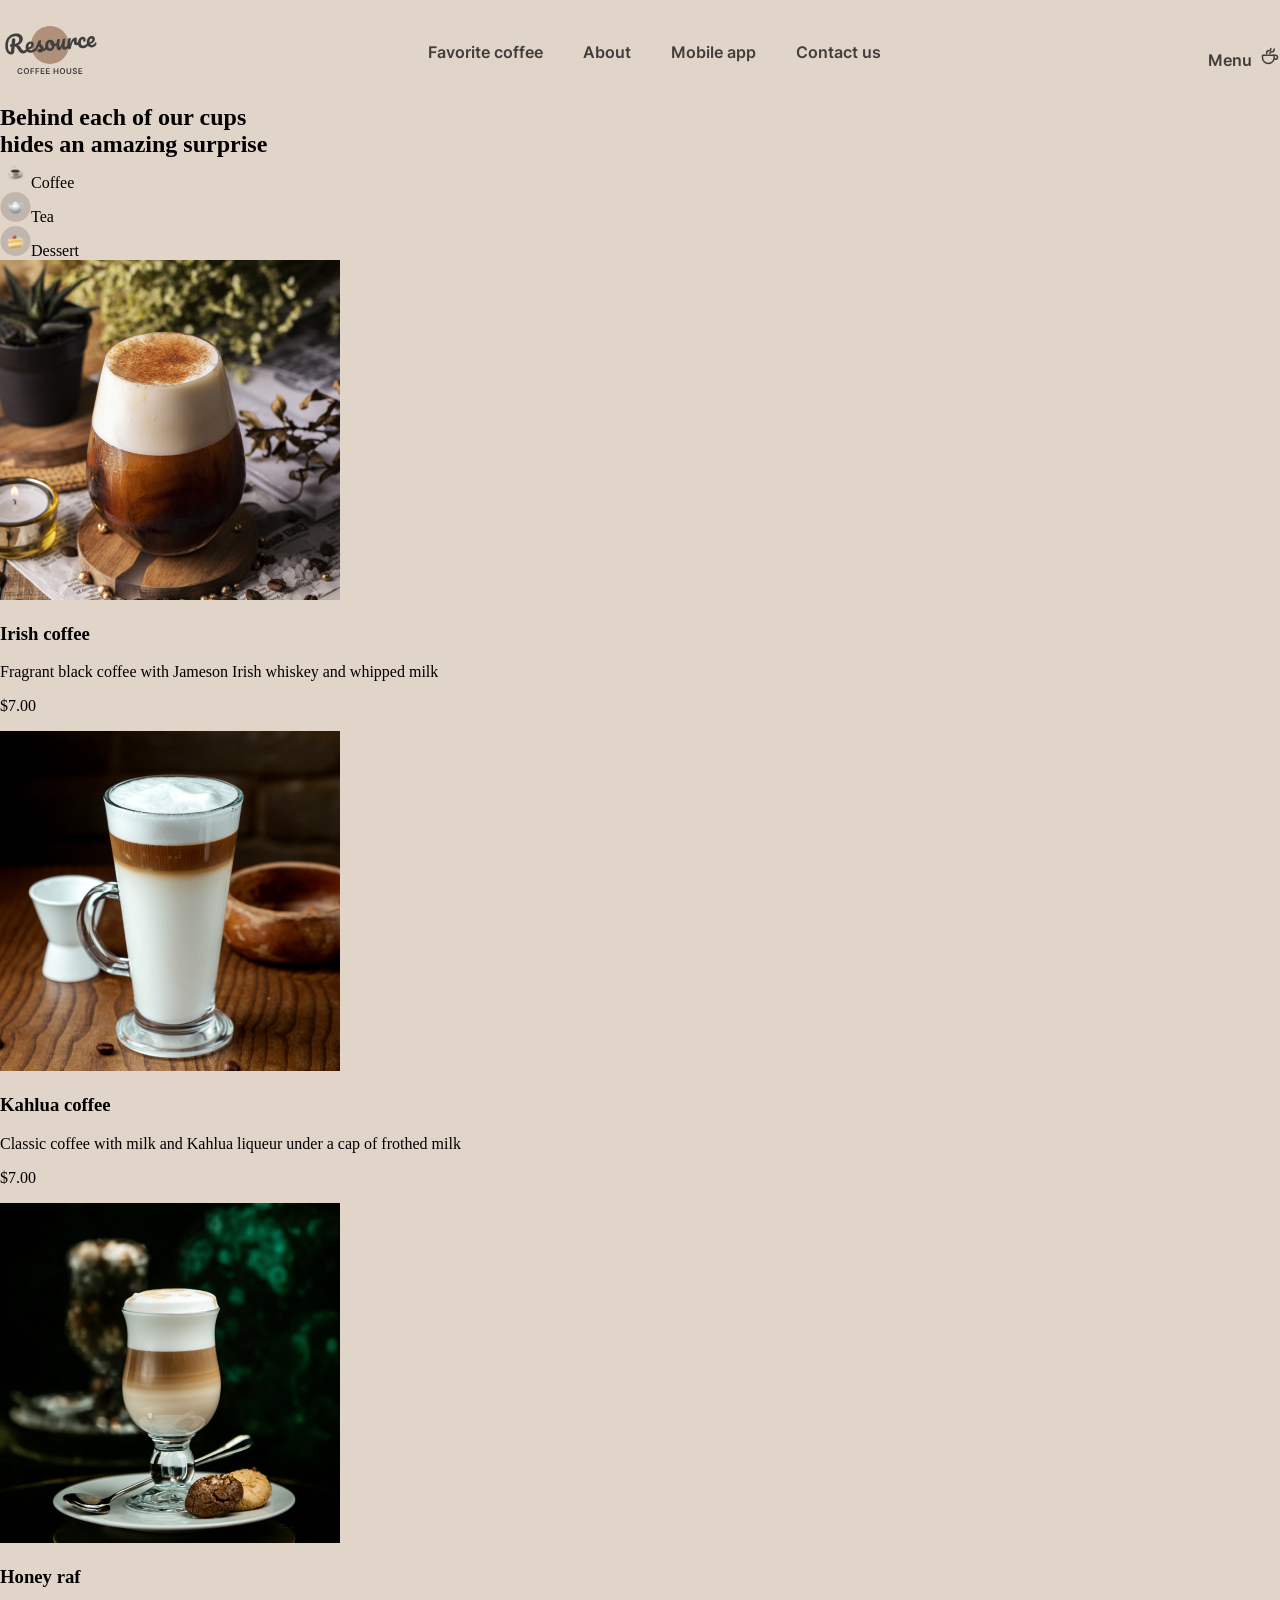
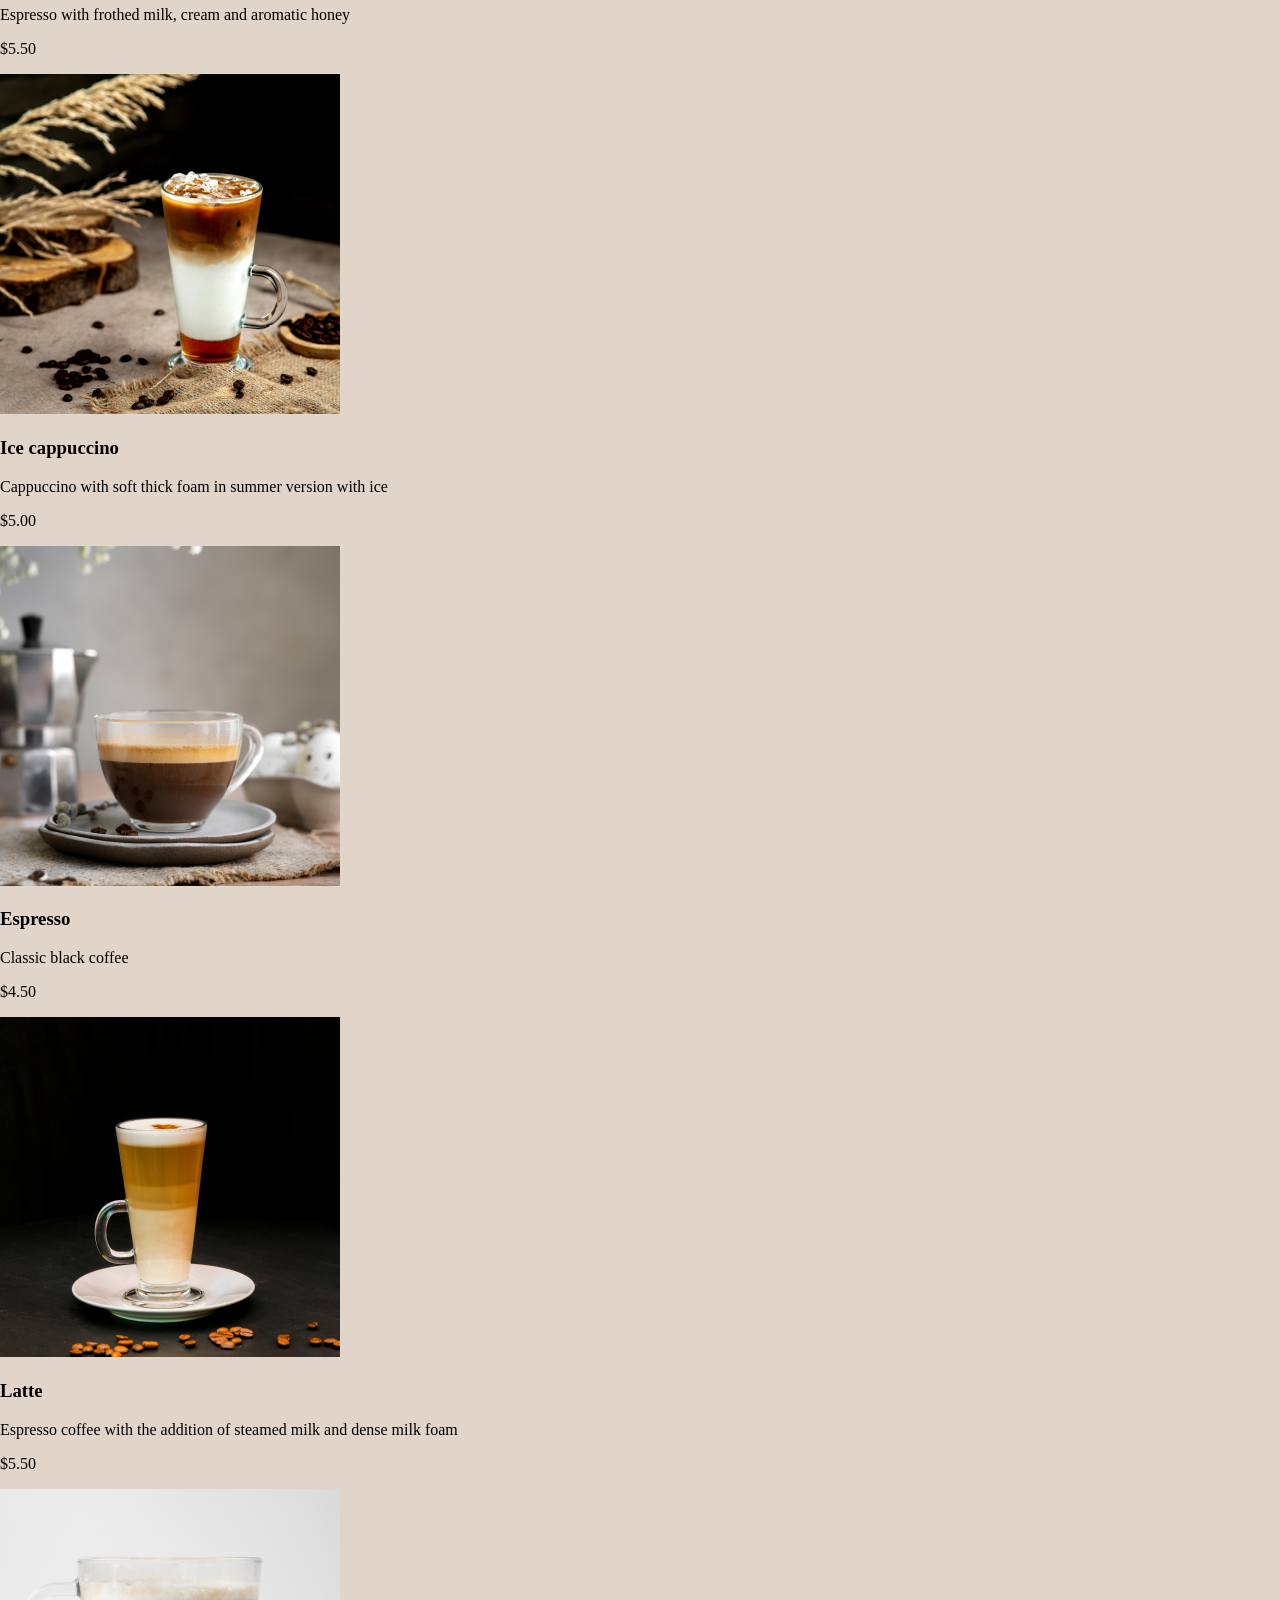
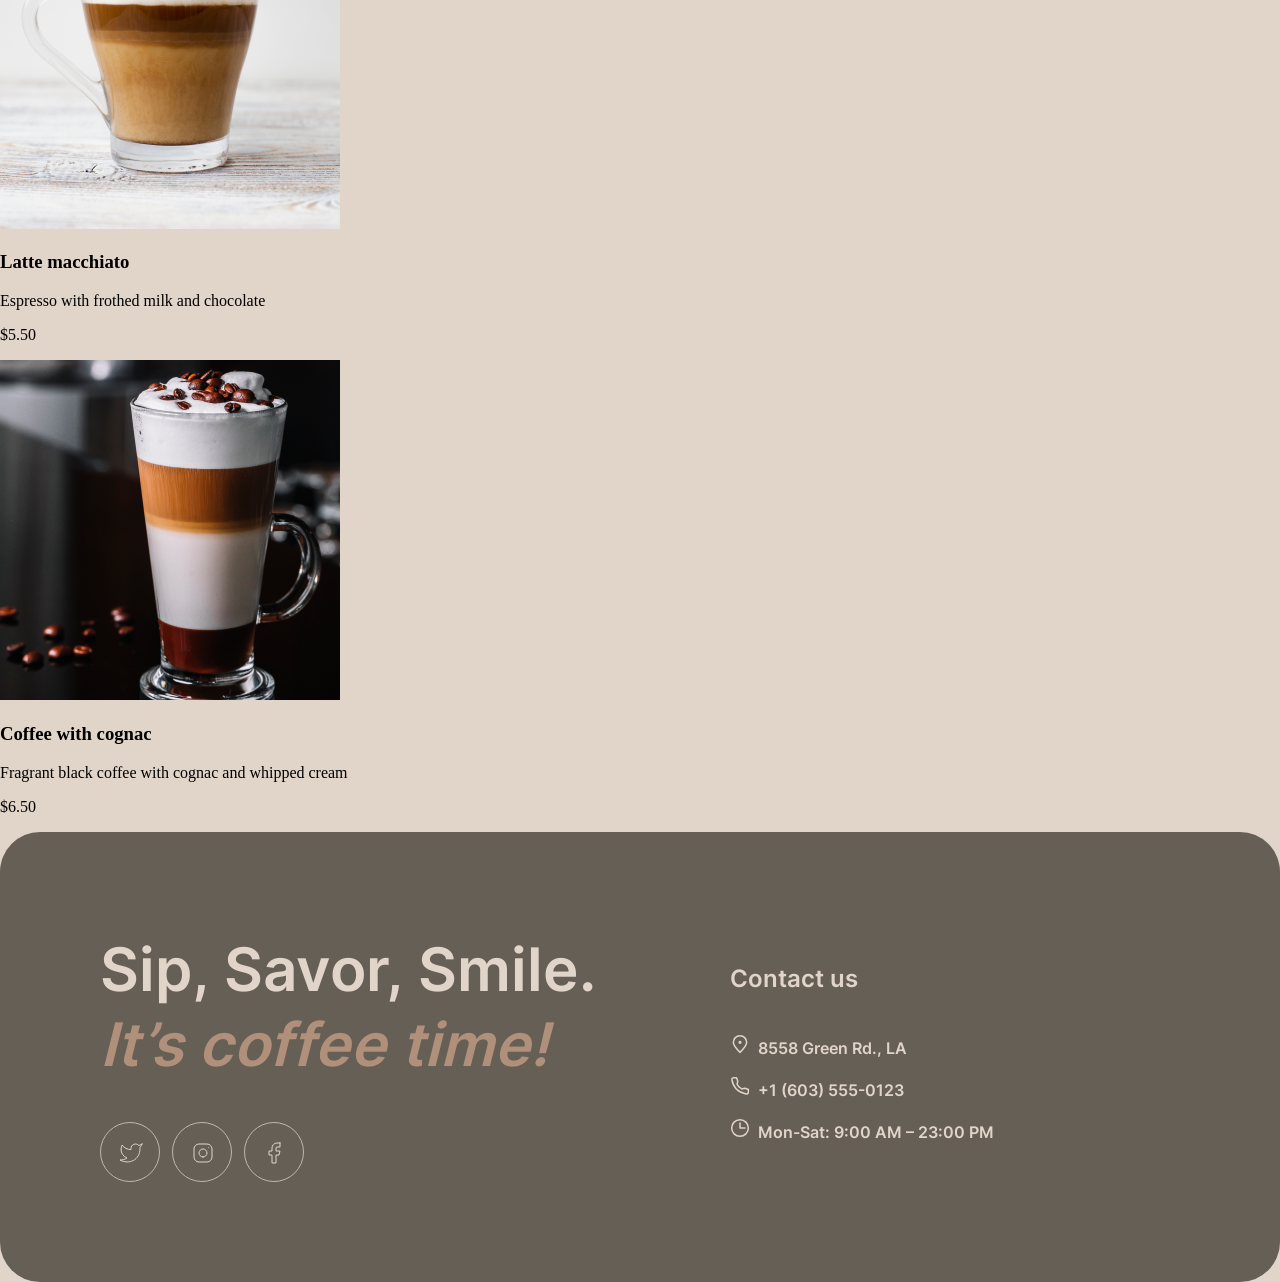
==== menu-page/index.html @ e4a7789c "feat: add card coffee" ====
<!DOCTYPE html>
<html lang="en">
<head>
    <meta charset="UTF-8">
    <meta name="viewport" content="width=device-width, initial-scale=1.0">
    <title>Menu</title>
    <link rel="stylesheet" href="../style.css">
</head>
<body>
    <div class="wrapper">
        <header class="header">
            <div class="container">
                <div class="header__content">
                    <a href="../index.html" class="header__logo-link">
                        <img src="../img/logo.svg" alt="logo" class="logo">
                    </a>
                    <nav class="header__nav">
                        <ul class="header__nav-list">
                            <li class="header__item"><a href="../index.html#favorite-coffee" class="header__link">Favorite coffee</a></li>
                            <li class="header__item"><a href="../index.html#about" class="header__link">About</a></li>
                            <li class="header__item"><a href="../index.html#mobile-app" class="header__link">Mobile app</a></li>
                            <li class="header__item"><a href="#footer" class="header__link">Contact us</a></li>
                        </ul>
                    </nav>
                    <div class="menu"><a href="#" class="menu-link">Menu</a><img src="../img/coffee-cup.svg" alt="cup"></div>
                    <div class="burger" id="burger-two">
                        <div class="burger__line"></div>
                        <div class="burger__line"></div>
                    </div>
                </div>
            </div>
        </header>
        <section class="menu-section">
            <div class="container">
                <h1 class="menu-section__h1">Behind each of our cups<br> hides an <span>amazing surprise</span></h1>
                <div class="menu-section__buttons">
                    <div id="first"><img src="../img/iconnnnn.svg" alt="img"><span id="active">Coffee</span></div>
                    <div id="button-tea"><img src="../img/iconn.svg" alt="img"><span id="active-tea">Tea</span></div>
                    <div id="button-dessert"><img src="../img/iconnn.svg" alt="img"><span id="active-dessert">Dessert</span></div>
                </div>
                <div class="menu-section__coffee">
                    <div class="menu-section__card">
                        <div class="card__img">
                            <img src="../img/coffeeimg1.png" alt="img">
                        </div>
                        <div>
                            <h3 class="card__h3">Irish coffee</h3>
                            <p class="text">Fragrant black coffee with Jameson Irish whiskey and whipped milk</p>
                            <p class="price">$7.00</p>
                        </div>
                    </div>
                    <div class="menu-section__card">
                        <div class="card__img">
                            <img src="../img/coffee-2.png" alt="img">
                        </div>
                        <div>
                            <h3 class="card__h3">Kahlua coffee</h3>
                            <p class="text">Classic coffee with milk and Kahlua liqueur under a cap of frothed milk</p>
                            <p class="price">$7.00</p>
                        </div>
                    </div>
                    <div class="menu-section__card">
                        <div class="card__img">
                            <img src="../img/coffee-3.png" alt="img">
                        </div>
                        <div>
                            <h3 class="card__h3">Honey raf</h3>
                            <p class="text">Espresso with frothed milk, cream and aromatic honey</p>
                            <p class="price">$5.50</p>
                        </div>
                    </div>
                    <div class="menu-section__card">
                        <div class="card__img">
                            <img src="../img/coffee-4.png" alt="img">
                        </div>
                        <div>
                            <h3 class="card__h3">Ice cappuccino</h3>
                            <p class="text">Cappuccino with soft thick foam in summer version with ice</p>
                            <p class="price">$5.00</p>
                        </div>
                    </div>
                    <div class="card menu-section__card">
                        <div class="card__img">
                            <img src="../img/coffee-5.png" alt="img">
                        </div>
                        <div>
                            <h3 class="card__h3">Espresso</h3>
                            <p class="text">Classic black coffee</p>
                            <p class="price">$4.50</p>
                        </div>
                    </div>
                    <div class="card menu-section__card">
                        <div class="card__img">
                            <img src="../img/coffee-6.png" alt="img">
                        </div>
                        <div>
                            <h3 class="card__h3">Latte</h3>
                            <p class="text">Espresso coffee with the addition of steamed milk and dense milk foam</p>
                            <p class="price">$5.50</p>
                        </div>
                    </div>
                    <div class="card menu-section__card">
                        <div class="card__img">
                            <img src="../img/coffee-7.png" alt="img">
                        </div>
                        <div>
                            <h3 class="card__h3">Latte macchiato</h3>
                            <p class="text">Espresso with frothed milk and chocolate</p>
                            <p class="price">$5.50</p>
                        </div>
                    </div>
                    <div class="card menu-section__card">
                        <div class="card__img">
                            <img src="../img/coffee-8.png" alt="img">
                        </div>
                        <div>
                            <h3 class="card__h3">Coffee with cognac</h3>
                            <p class="text">Fragrant black coffee with cognac and whipped cream</p>
                            <p class="price">$6.50</p>
                        </div>
                    </div>
                </div>
            </div>
        </section>
        <footer class="footer" id="footer">
            <div class="container">
                <div class="footer__container">
                    <div class="footer__content">
                        <h2>Sip, Savor, Smile. <span>It’s coffee time!</span></h2>
                        <div class="social">
                            <div class="social__button">
                                <img src="../img/twitter.svg" alt="img">
                            </div>
                            <div class="social__button">
                                <img src="../img/instagram.svg" alt="img">
                            </div>
                            <div class="social__button">
                                <img src="../img/facebook.svg" alt="img">
                            </div>
                        </div>
                    </div>
                    <div class="contant-us">
                        <h3>Contact us</h3>
                        <p><img src="../img/pin-alt.svg" alt="img">8558 Green Rd.,  LA</p>
                        <p><img src="../img/phone.svg" alt="img">+1 (603) 555-0123</p>
                        <p><img src="../img/clock.svg" alt="img">Mon-Sat: 9:00 AM – 23:00 PM</p>
                    </div>
                </div>
            </div>
        </footer>
    </div>
</body>
</html>
---- style.css ----
/* inter-regular - latin */
@font-face {
    font-display: swap; /* Check https://developer.mozilla.org/en-US/docs/Web/CSS/@font-face/font-display for other options. */
    font-family: 'Inter';
    font-style: normal;
    font-weight: 400;
    src: url('./fonts/inter-v13-latin-regular.woff2') format('woff2'); /* Chrome 36+, Opera 23+, Firefox 39+, Safari 12+, iOS 10+ */
  }
  /* inter-600 - latin */
  @font-face {
    font-display: swap; /* Check https://developer.mozilla.org/en-US/docs/Web/CSS/@font-face/font-display for other options. */
    font-family: 'Inter';
    font-style: normal;
    font-weight: 600;
    src: url('./fonts/inter-v13-latin-600.woff2') format('woff2'); /* Chrome 36+, Opera 23+, Firefox 39+, Safari 12+, iOS 10+ */
  }
  /* inter-tight-600italic - latin */
@font-face {
  font-display: swap; /* Check https://developer.mozilla.org/en-US/docs/Web/CSS/@font-face/font-display for other options. */
  font-family: 'Inter Tight';
  font-style: italic;
  font-weight: 600;
  src: url('./fonts/inter-tight-v7-latin-600italic.woff2') format('woff2'); /* Chrome 36+, Opera 23+, Firefox 39+, Safari 12+, iOS 10+ */
}
  html {
    box-sizing: border-box;
    scroll-behavior: smooth;
  }
  *, *::before, *::after {
    box-sizing: inherit;
  }
  body {
    background-color: #E1D4C9;
    margin: 0;
  }
  .header {
    margin: 20px 0px;
  }
  .container {
    max-width: 1360px;
    margin: 0 auto;
  }
  .header__content {
    display: flex;
    justify-content: space-between;
    align-items: center;
  }
  .burger {
  display: none;
  width: 44px;
  height: 44px;
  border-radius: 100px;
  border: 1px solid #665F55;
  padding-top: 8px;
  padding-left: 3px;
}
.burger__line {
  width: 16px;
  height: 1.5px;
  background-color:  #403F3D;
  margin: 8px;
}
   .header__nav-list {
    display: flex;
  }
  .header__item {
    list-style-type: none;
  }
  .header__item:last-child {
    margin-right: 0px;
  }
  .header__link {
    text-decoration: none;
    margin-right: 40px;
    color: #403F3D;
    font-family: 'Inter';
    font-size: 16px;
    font-style: normal;
    font-weight: 600;
    line-height: 150%; /* 24px */
  }
  .menu-link {
    text-decoration: none;
    color: #403F3D;
    font-family: 'Inter';
    font-size: 16px;
    font-style: normal;
    font-weight: 600;
    line-height: 150%; /* 24px */
    margin-right: 8px;
  }
  .menu {
    padding-top: 14px;
  }
  .menu a {
    margin-top: 3px;
  }
  .hero__content {
    max-width: 530px;
  }
  .h1 {
    color: #E1D4C9;
    font-family: 'Inter';
    font-size: 72px;
    font-style: normal;
    font-weight: 600;
    line-height: 105%; 
  }
  .h1 span {
    color: #B0907A;
    font-family: 'Inter';
    font-size: 72px;
    font-style: italic;
    font-weight: 600;
    line-height: 105%; /* 75.6px */
  }
  .hero__img {
    background-image: url(./img/img-hero.jpg);
    border-radius: 40px;
    padding: 100px;
  }
  h1 {
    margin: 0;
  }
  .hero__text {
    margin: 40px 0px;
    color: #E1D4C9;
    font-family: 'Inter';
    font-size: 16px;
    font-style: normal;
    font-weight: 400;
    line-height: 150%; /* 24px */
  }
  .button {
    border-radius: 40px;
    width: 200px;
    padding: 20px 78px;
    background: #E1D4C9;
    border: none;
  }
  .button a {
    color: #403F3D;
    font-family: 'Inter';
    font-size: 16px;
    font-style: normal;
    font-weight: 600;
    line-height: 150%; /* 24px */
    text-decoration: none;
  }
  /*section favorite-coffee*/
  .favorite-coffee {
    padding-top: 100px;
  }
  .h2 {
    text-align: center;
    color:  #403F3D;
    font-family: 'Inter'; 
    font-size: 60px;
    font-style: normal;
    font-weight: 600;
    line-height: 125%; /* 75px */
    margin: 0;
  }
  .h2 span {
    font-style: italic;
    color: #B0907A;
  }
  .slider {
    display: flex;
    justify-content: space-between;
    padding-top: 40px;
  }
  .slider__button {
    border-radius: 100px;
    border: 1px solid #665F55;
    background-color: #E1D4C9;
    width: 60px;
    height: 60px;
    margin-top: 290px;
    margin-left: 3px;
    margin-right: 3px;
  }
  .slider__content {
    max-width: 480px;
  }
  .slider__tittle {
    color: #403F3D;
    font-family: 'Inter';
    font-size: 24px;
    font-style: normal;
    font-weight: 600;
    line-height: 125%; /* 30px */
    margin: 18px 0px 16px;
    text-align: center;
  }
  .slider__text {
    color: #403F3D;
    text-align: center;
    font-family: 'Inter';
    font-size: 16px;
    font-style: normal;
    font-weight: 400;
    line-height: 150%; /* 24px */
  }
  .slider__price {
    color: #403F3D;
    text-align: center;
    font-family: 'Inter' ;
    font-size: 24px;
    font-style: normal;
    font-weight: 600;
    line-height: 125%; /* 30px */
    margin: 0;
  }
  .controls {
    display: flex;
    justify-content: center;
    padding: 40px 0px;
    margin-left: 12px;
  }
  .controls div {
    width: 40px;
    height: 4px;
    border-radius: 100px;
    background: #C1B6AD;
    margin-right: 12px;
  }
  .controls div:first-child {
    background: #665F55;
  }
  /*section about*/
  .img-none {
    display: none;
  }
  .about h2 {
    color: #403F3D;
    font-family: Inter;
    font-size: 60px;
    font-style: normal;
    font-weight: 600;
    line-height: 125%; /* 75px */
    align-self: stretch;
    margin-top: 60px;
    margin-bottom: 40px;
  }
  .about span {
    color: #B0907A;
    font-style: italic;
  }
  .about__content {
    display: flex;
    justify-content: space-between;
  }
  .about__content div {
    display: flex;
    flex-wrap: wrap;
  }
  .about__image {
    
    margin-bottom: 40px;
  }
  .about__image img {
    border-radius: 20px;
  }
  .about__right {
    margin-left: 40px;
  }
  .about {
    margin-bottom: 60px;
  }

   /*mobile-app section*/
    .mobile-app {
      margin-bottom: 100px;
    }
  .mobile-app__content {
    display: flex;
    flex-wrap: wrap;
    justify-content: space-between;
  }
  .mobile-app__text {
    max-width: 630px;
    margin-top: 144px;
  }
  .mobile-app__text h2 {
    text-align: left;
    margin: 0px;
  }
  .mobile-app__p {
    color: #403F3D;
    font-family: 'Inter';
    font-size: 16px;
    font-style: normal;
    font-weight: 400;
    line-height: 150%; /* 24px */
    margin: 40px 0px;
  }
  .mobile-app__button {
    display: flex;
    width: 200px;
    height: 64px;
    padding: 10px 20px;
    border-radius: 100px;
    border: 1px solid #665F55;
    background-color: #E1D4C9;
    margin-right: 20px;
  }
  .mobile-app__container {
    display: flex;
  }
  .mobile-app__button span {
color: #403F3D;
font-family: 'Inter';
font-size: 10px;
font-style: normal;
font-weight: 600;
line-height: 140%; /* 14px */
  }
  .mobile-app__button p{
    margin: 0px 0px 10px 8px;
    color: #403F3D;
font-family: 'Inter';
font-size: 16px;
font-style: normal;
font-weight: 600;
line-height: 150%; /* 14px */
  }
  /*footer*/
  .footer__content {
    max-width: 530px;
    margin-right: 100px;
  }
  .footer__container {
    display: flex;
    flex-wrap: wrap;
    background-color: #665F55;
    border-radius: 40px;
    padding: 100px;
  } 
    .footer__content h2 {
    margin: 0px 0px 40px;
    color: #E1D4C9;
    font-family: 'Inter';
    font-size: 60px;
    font-style: normal;
    font-weight: 600;
    line-height: 125%; /* 75px */
  }
  .footer__content span {
    font-style: italic;
    color: #B0907A;
  }
  .social {
    display: flex;
  }
  .social__button {
    width: 60px;
    height: 60px;
    border-radius: 100px;
    border: 1px solid #C1B6AD;
    margin-right: 12px;
    padding: 18px;
  }
  .contant-us h3 {
    color: #E1D4C9;
    font-family: 'Inter';
    font-size: 24px;
    font-style: normal;
    font-weight: 600;
    line-height: 125%; /* 30px */
    margin-top: 32px;
    margin-bottom: 40px;
  }
  .contant-us p {
    color:  #E1D4C9;
font-family: 'Inter';
font-size: 16px;
font-style: normal;
font-weight: 600;
line-height: 150%; /* 24px */
}
.contant-us img {
  margin-right: 8px;
}
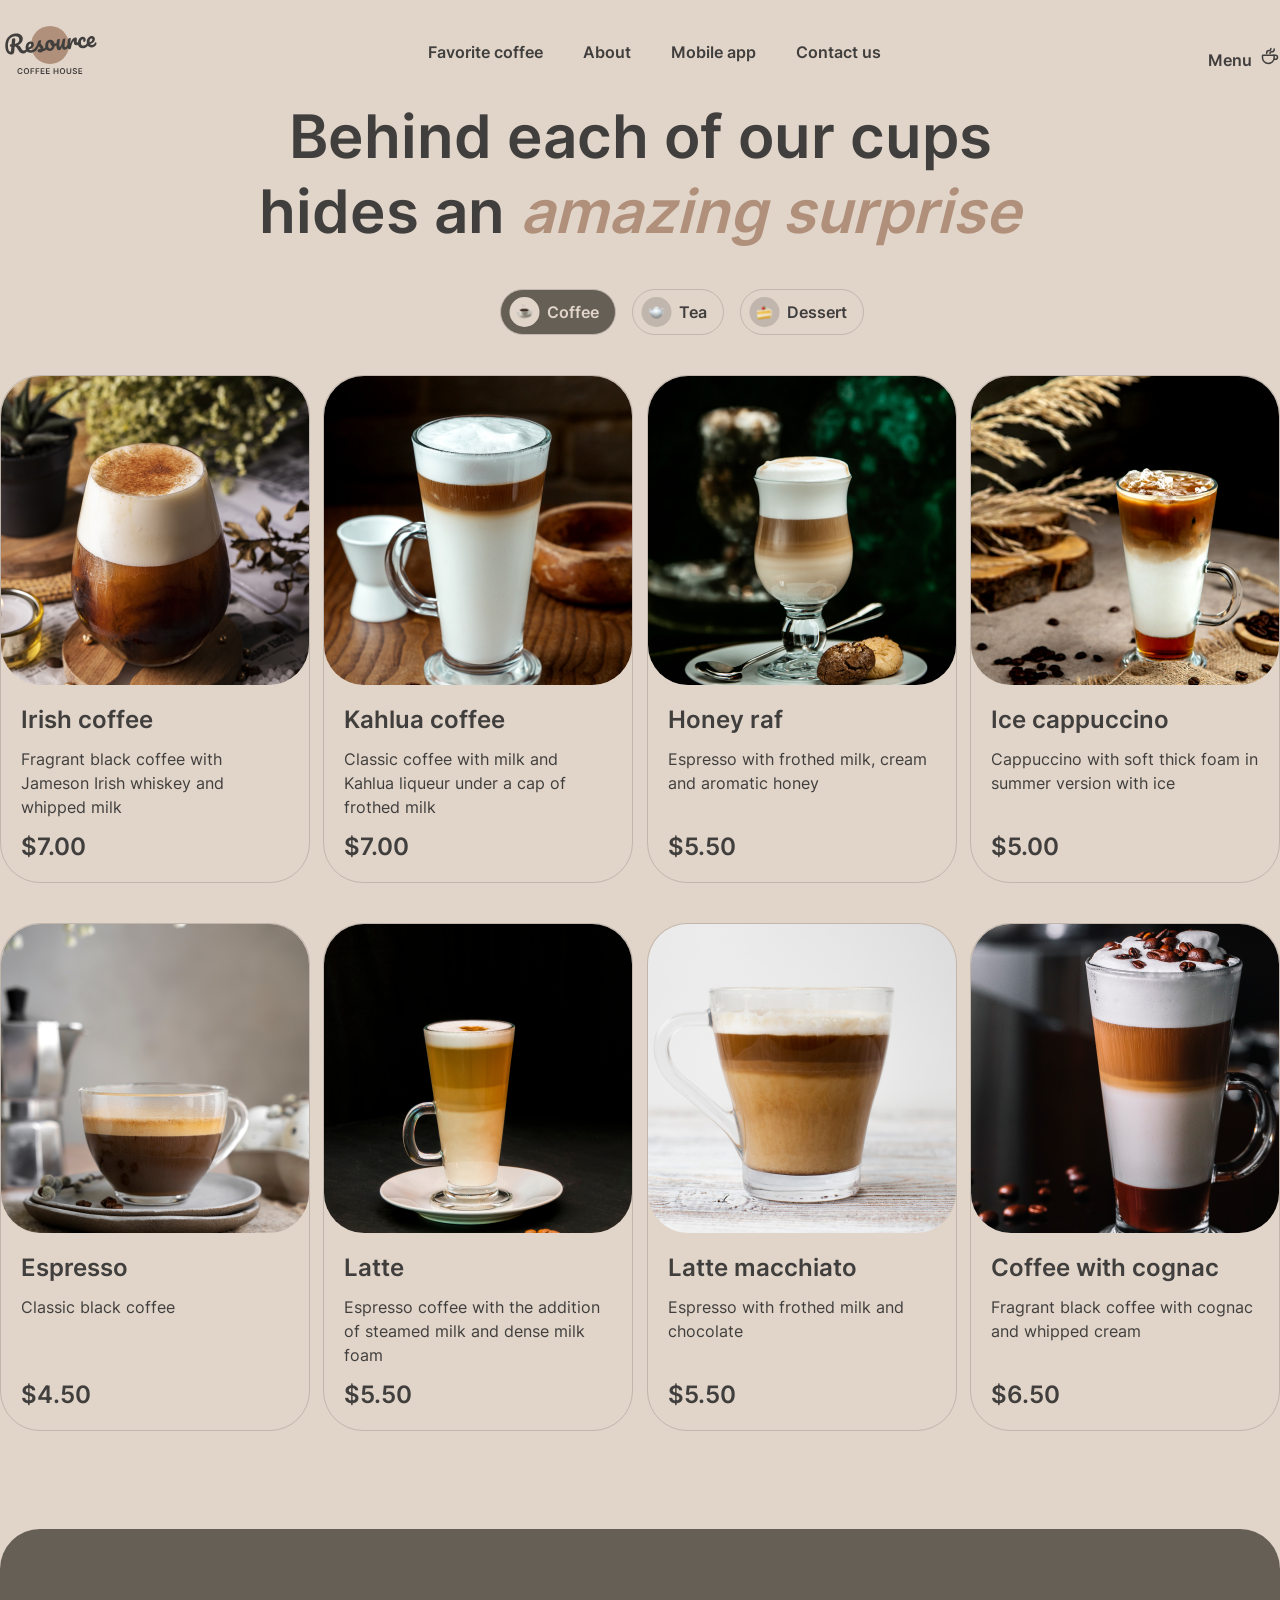
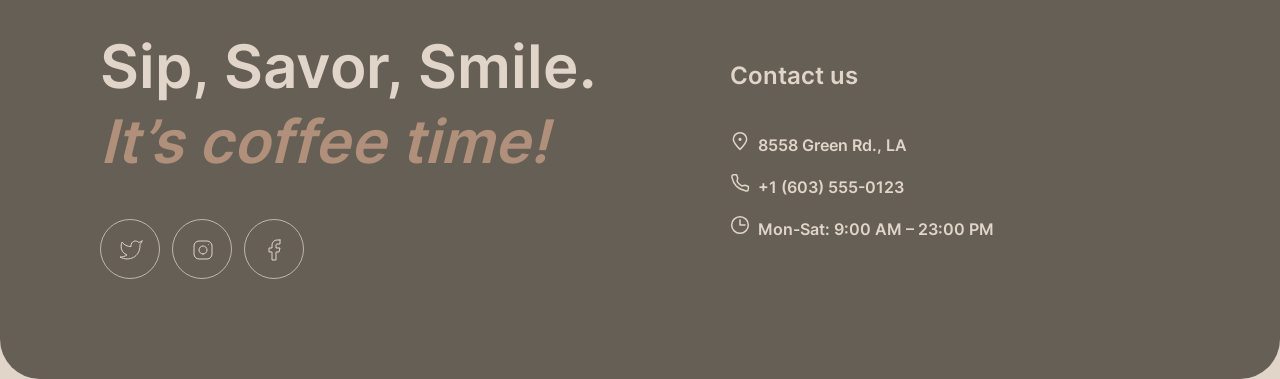
==== commit d8da3fb5: "feat: add favicon" ====
--- a/menu-page/index.html
+++ b/menu-page/index.html
@@ -4,6 +4,7 @@
     <meta charset="UTF-8">
     <meta name="viewport" content="width=device-width, initial-scale=1.0">
     <title>Menu</title>
+    <link type="image/x-icon" href="../img/2203282.png" rel="shortcut icon">
     <link rel="stylesheet" href="../style.css">
 </head>
 <body>
--- a/style.css
+++ b/style.css
@@ -382,3 +382,112 @@
 .contant-us img {
   margin-right: 8px;
 }
+/*menu__page menu*/
+.menu-section__h1 {
+color: #403F3D;
+font-family: 'Inter';
+font-size: 60px;
+font-style: normal;
+font-weight: 600;
+line-height: 125%; /* 75px */
+text-align: center;
+margin-top: -5px;
+}
+.menu-section__h1 span {
+color: #B0907A;
+font-family: 'Inter';
+font-size: 60px;
+font-style: italic;
+font-weight: 600;
+line-height: 125%;
+}
+.menu-section__buttons {
+  max-width: 361px;
+  display: flex;
+  justify-content: space-between;
+  margin: 40px 0px 40px 500px;
+}
+#first {
+  background-color: #665F55;
+}
+#active{
+  color: #E1D4C9;
+}
+.menu-section__buttons span {
+  color:  #403F3D;
+font-family: 'Inter';
+font-size: 16px;
+font-style: normal;
+font-weight: 600;
+line-height: 150%; /* 24px */
+margin-left: 7px;
+}
+.menu-section__buttons div {
+padding: 8px 16px 8px 8px;
+display: flex;
+justify-content: center;
+align-items: center;
+border-radius: 100px;
+border: 1px solid #C1B6AD;
+margin-right: 16px;
+height: 46px;
+}
+.menu-section__coffee {
+  display: flex;
+  flex-wrap: wrap;
+  justify-content: space-between;
+  margin-bottom: 58px;
+}
+.menu-section__card {
+  width: 310px;
+  border-radius: 40px;
+  border: 1px solid  #C1B6AD;
+  margin-bottom: 40px;
+}
+.card__img {
+ max-width: 309px;
+ max-height: 309px;
+ border-radius: 40px;
+ overflow: hidden;
+ display: flex;
+ align-items: center;
+ justify-content: center;
+}
+.menu-section__card img {
+  transition: 2s;
+  transform: scale(1.0);
+}
+.menu-section__card img:hover {
+  transform: scale(0.93);
+}
+.menu-section__card div {
+  padding: 20px 20px 0px;
+}
+.card__h3 {
+  margin: 0px;
+  color:  #403F3D;
+  font-family: 'Inter';
+  font-size: 24px;
+  font-style: normal;
+  font-weight: 600;
+  line-height: 125%; /* 30px */
+}
+.text {
+  margin: 12px 0px 0px;
+  color: #403F3D;
+  font-family: 'Inter';
+  font-size: 16px;
+  font-style: normal;
+  font-weight: 400;
+  line-height: 150%; /* 24px */
+  height: 85px;
+}
+.price {
+  margin: 0px 0px 20px;
+  color: #403F3D;
+  font-family: 'Inter';
+  font-size: 24px;
+  font-style: normal;
+  font-weight: 600;
+  line-height: 125%; /* 30px */
+}
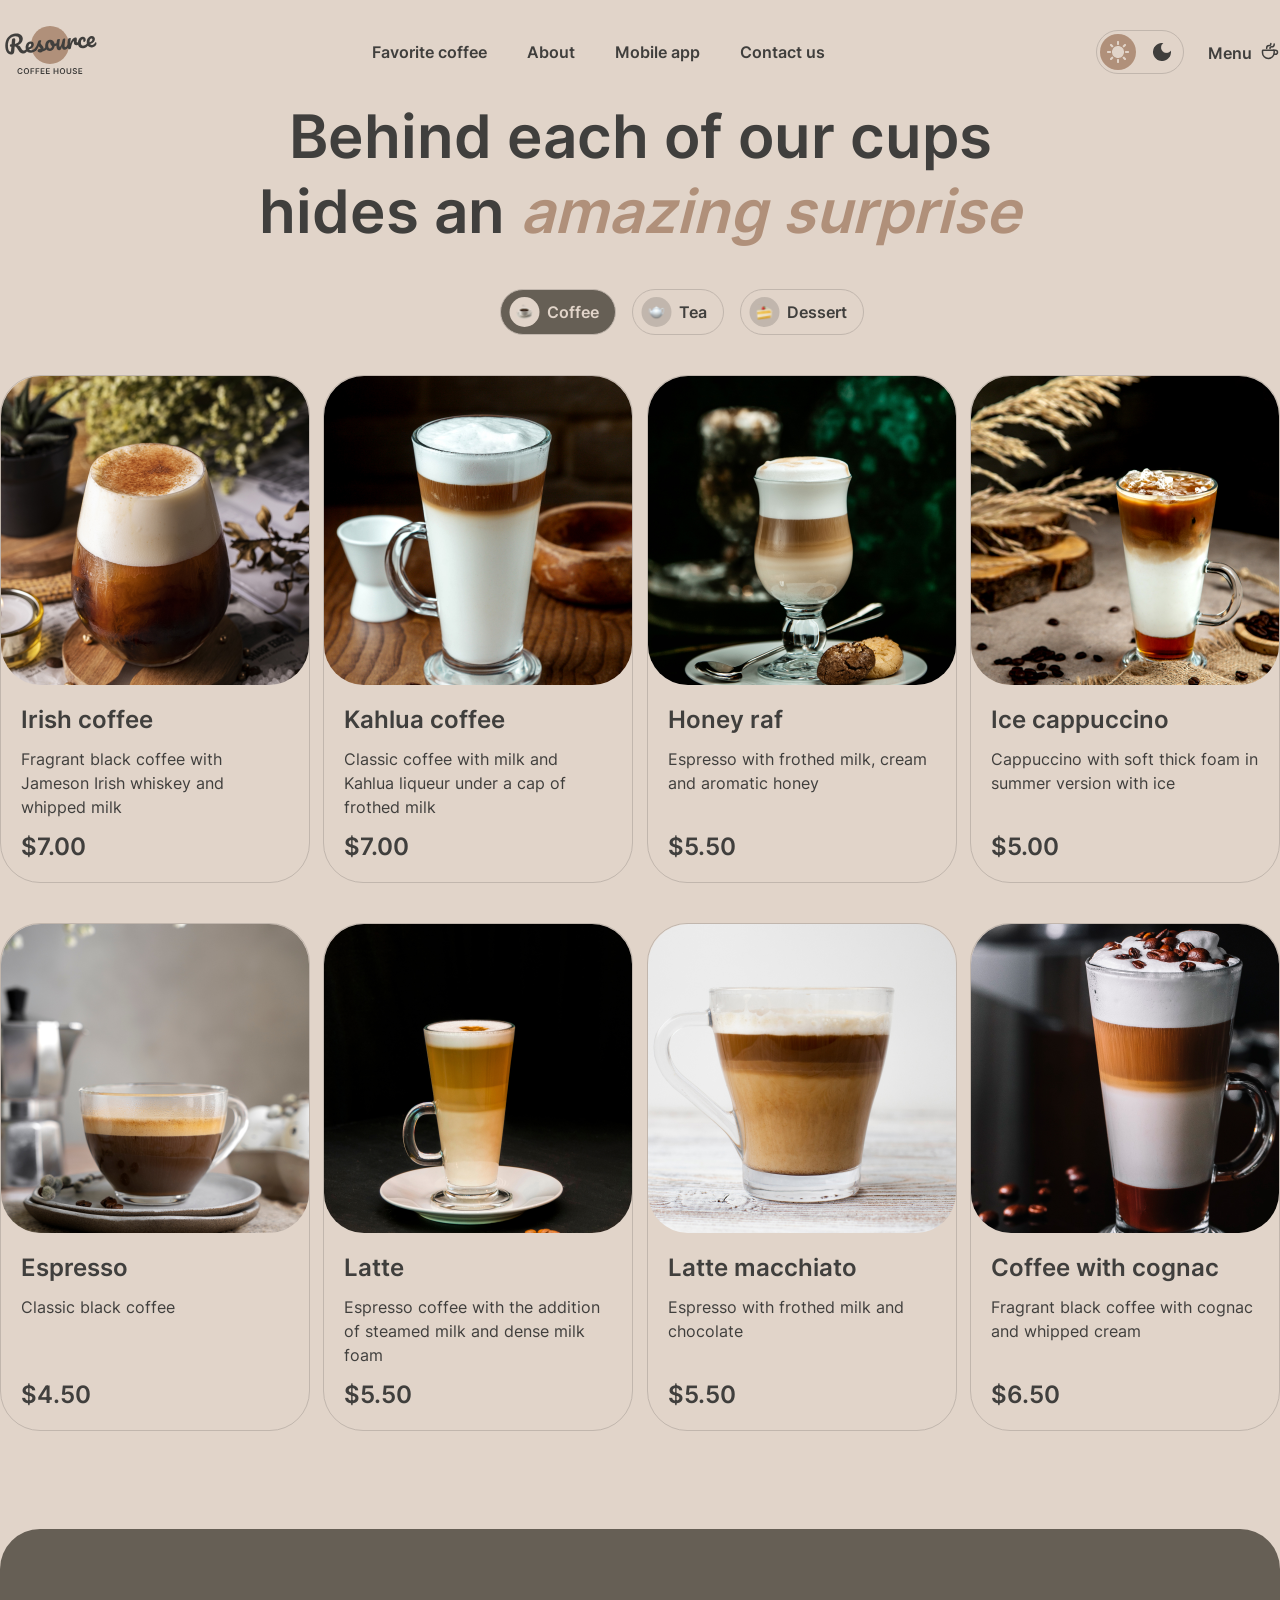
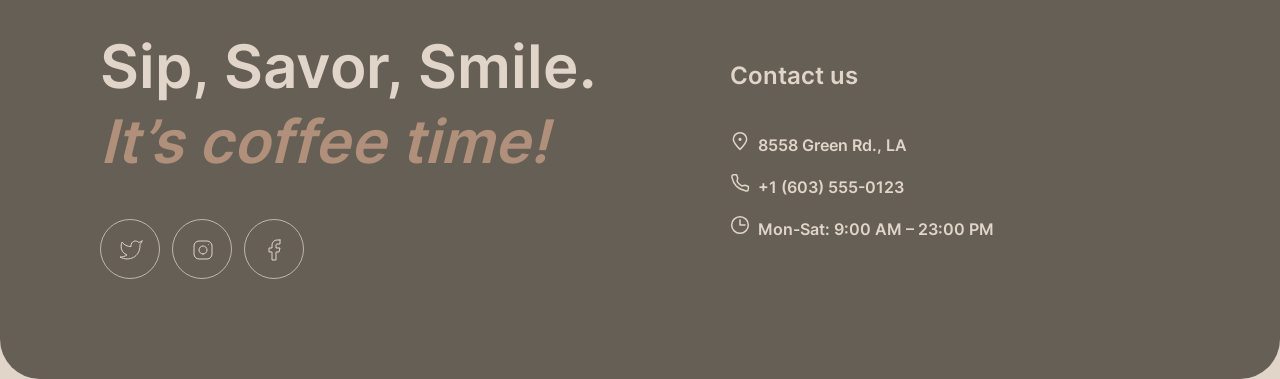
==== commit 430d8177: "feat: add theme" ====
--- a/menu-page/index.html
+++ b/menu-page/index.html
@@ -23,7 +23,13 @@
                             <li class="header__item"><a href="#footer" class="header__link">Contact us</a></li>
                         </ul>
                     </nav>
-                    <div class="menu"><a href="#" class="menu-link">Menu</a><img src="../img/coffee-cup.svg" alt="cup"></div>
+                    <div class="theme_container">
+                        <div class="theme">
+                            <div id="theme_first"><img src="../img/Sun.png" alt="img"></div>
+                            <div id="theme_second"></div>
+                        </div>
+                        <div class="menu"><a href="#" class="menu-link">Menu</a><img src="../img/coffee-cup.svg" alt="cup"></div>
+                    </div>
                     <div class="burger" id="burger-two">
                         <div class="burger__line"></div>
                         <div class="burger__line"></div>
--- a/style.css
+++ b/style.css
@@ -91,9 +91,50 @@
   }
   .menu {
     padding-top: 14px;
+    display: flex;
+    justify-content: center;
+    align-items: center;
+    padding-bottom: 16px;
   }
   .menu a {
-    margin-top: 3px;
+  margin-top: 3px;
+  }
+  .theme {
+    height: 44px;
+    width: 88px;
+    margin-right: 24px;
+    display: flex;
+    justify-content: space-between;
+    align-items: center;
+    border-radius: 100px;
+    border: 1px solid #C1B6AD;
+    padding: 3px;
+  }
+  #theme_second {
+      background-image: url(./img/Dark\ \(1\).png);
+      
+  }
+  #theme_second:hover {
+      background-image: url(./img/Dark.png);
+      
+  }
+  .theme div {
+    display: flex;
+  justify-content: center; /* Центрирование по горизонтали */
+  align-items: center;     
+    height: 36px;
+    width: 36px;
+    border-radius: 100px;
+  }
+  .theme_container {
+    width: 184px;
+    height: 44px;
+    display: flex;
+    justify-content: center;
+    align-items: center;
+  }
+  #theme_first {
+    background-color: #B0907A;
   }
   .hero__content {
     max-width: 530px;
@@ -490,4 +531,192 @@
   font-style: normal;
   font-weight: 600;
   line-height: 125%; /* 30px */
+}
+/*media screen*/
+/*tablet*/
+.wrapper {
+  overflow: hidden;
+  width: 100%;
+  position: relative;
+}
+@media screen and (max-width: 768px) {
+  body {
+    margin: 0;
+  }
+    .burger {
+    display: block;
+  }
+.header__nav {
+  display: none;
+}
+.menu {
+  display: none;
+}
+.container {
+  max-width: 768px;
+  padding: 0 40px;
+  }
+  .hero__img {
+    padding: 100px 60px;
+  }
+.about__content {
+  flex-wrap: wrap;
+}
+#image1 {
+  display: none;
+}
+#image2 {
+  display: none;
+}
+.about__right {
+  margin-left: 0px;
+}
+.about__image {
+  margin-bottom: 36px;
+}
+.about__image {
+  overflow: hidden;
+  display: flex;
+ align-items: center;
+ justify-content: center;
+}
+.about__content div {
+  display: block;
+}
+.about {
+  margin-bottom: 0px;
+}
+.mobile-app__text {
+  max-width: 688px;
+  margin-top: 60px;
+  margin-bottom: 100px;
+}
+.mobile {
+  max-width: 688px;
+  padding: 0 29px;
+}
+.mobile-app {
+  margin-bottom: 95px;
+}
+.footer__container {
+  padding: 100px 60px;
+ }
+ .footer__content {
+  width: 100%;
+  margin-right: 0px;
+  margin-bottom: 70px;
+}
+.footer__container {
+  padding-bottom: 90px;
+} 
+/*menu*/
+.menu-section {
+  padding-bottom: 100px;
+}
+.menu-section__buttons {
+  max-width: 361px;
+  display: flex;
+  justify-content: space-between;
+  margin: 40px auto;
+}
+.menu-section__h1 br {
+  display: none;
+}
+.card {
+  display: none;
+}
+.menu-section__coffee {
+  justify-content: space-between;
+  padding-left: 14px;
+  padding-right: 14px;margin-bottom: 0;
+}
+}
+
+/*media screen*/
+/*mobile*/
+
+@media screen and (max-width: 380px) {
+  body {
+    margin: 0;
+  }
+  .container {
+    max-width: 380px;
+    padding: 0 16px;
+    }
+  .burger {
+    display: block;
+  }
+  .header__content {
+    display: flex;
+  }
+  .h1 {
+    font-size: 42px;
+    line-height: 115%;
+  }
+  .h1 span {
+    font-size: 42px;
+    line-height: 115%;
+  }
+  .hero__img {
+    padding: 60px 16px;
+  }
+  .h2 {
+    font-size: 32px;
+  }
+  .about__image {
+    overflow: hidden;
+  }
+    .about h2 {
+    font-size: 32px;
+  }
+  .about span {
+    font-size: 32px;
+  }
+  .slider__content {
+    max-width: 348px;
+  }
+  .slider__content img {
+    max-width: 100%;
+  }
+  .slider {
+    display: flex;
+    justify-content: center;
+  }
+.slider__button {
+  display: none;
+}
+.about__image img{
+  max-width: 100%;
+}
+.mobile-app__container {
+  flex-wrap: wrap;
+}
+.mobile-app__text h2 {
+  font-size: 32px;
+}
+.mobile__img {
+  width: 348px;
+ height: 348px;
+}
+.footer__container {
+  padding: 60px 16px;
+ }
+.footer__content h2 {
+  font-size: 32px;
+}
+.contant-us h3 {
+  margin-top: 40px;
+}
+.menu-section__h1 {
+  font-size: 32px;
+}
+.menu-section__h1 span {
+  font-size: 32px;
+}
+}
+
+@media screen and (max-width: 1440px) {
+  .container {
+    max-width: 1360px;
+  }
 }
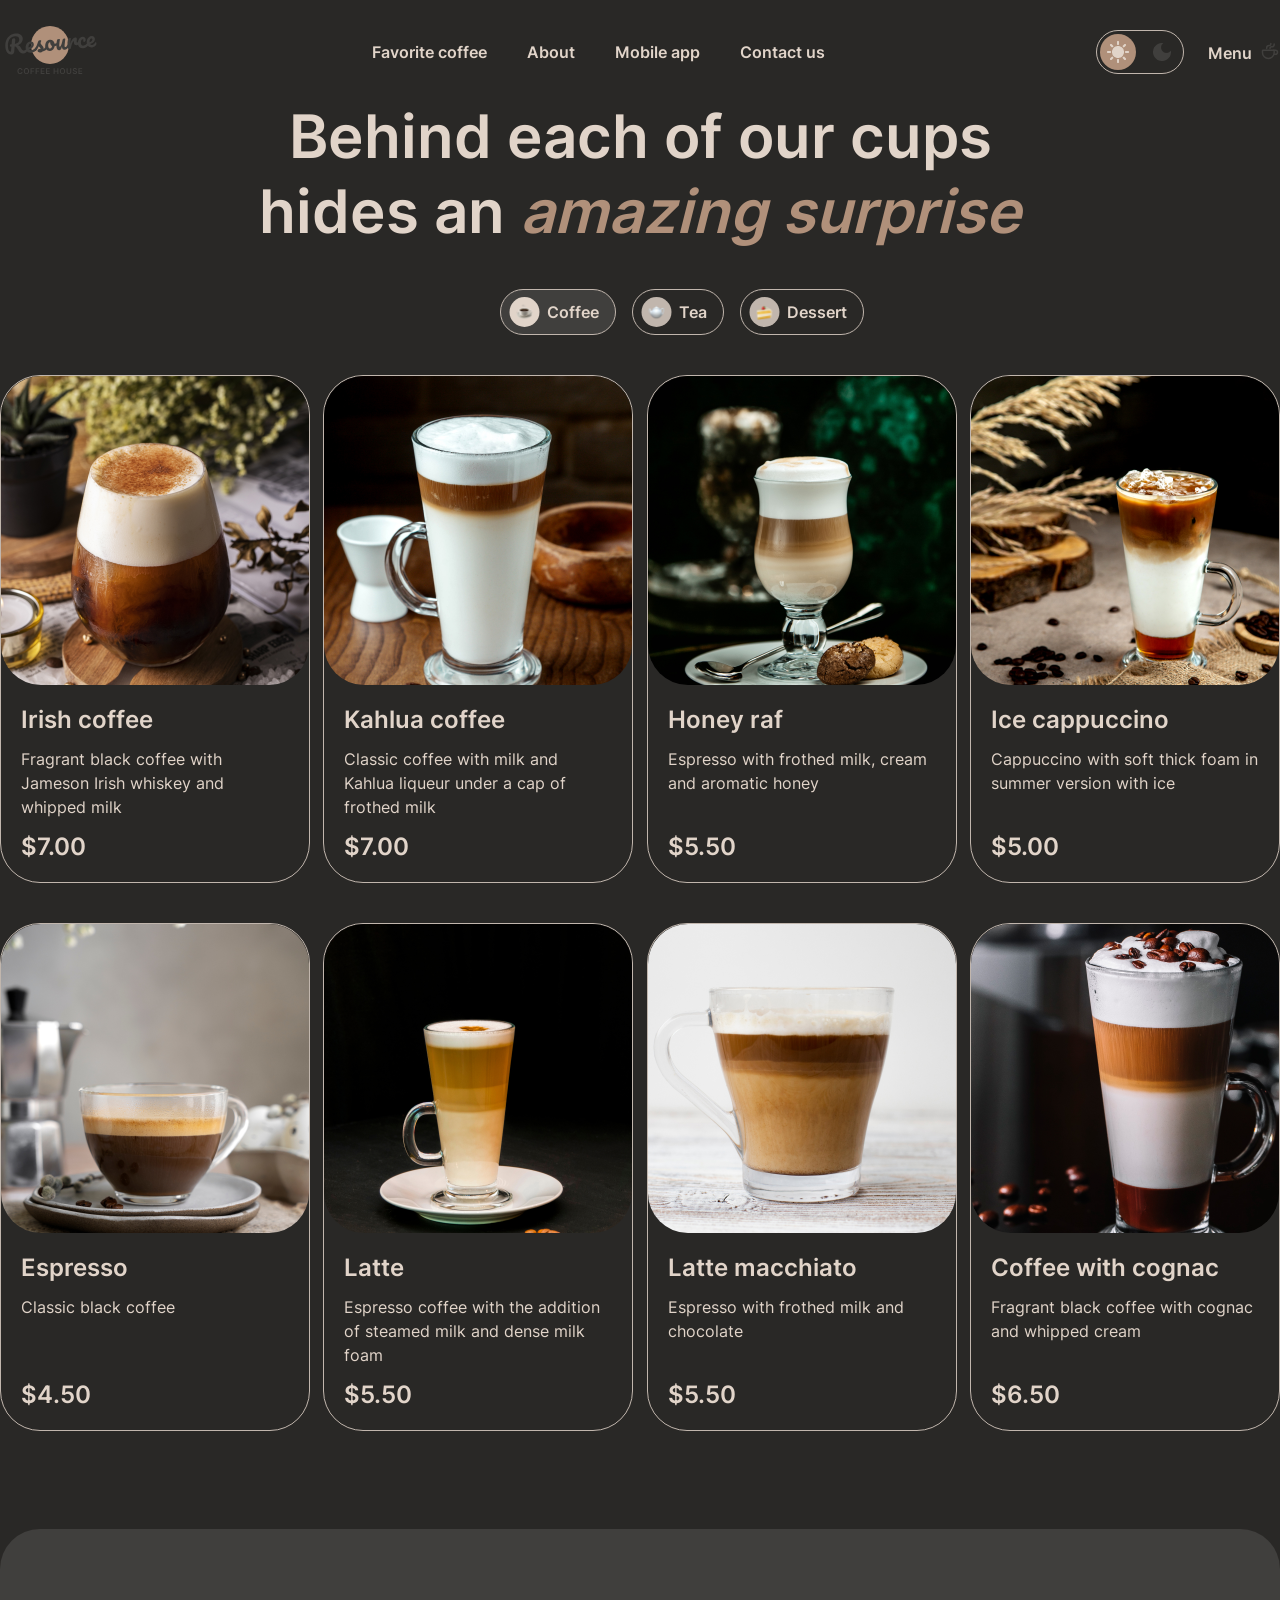
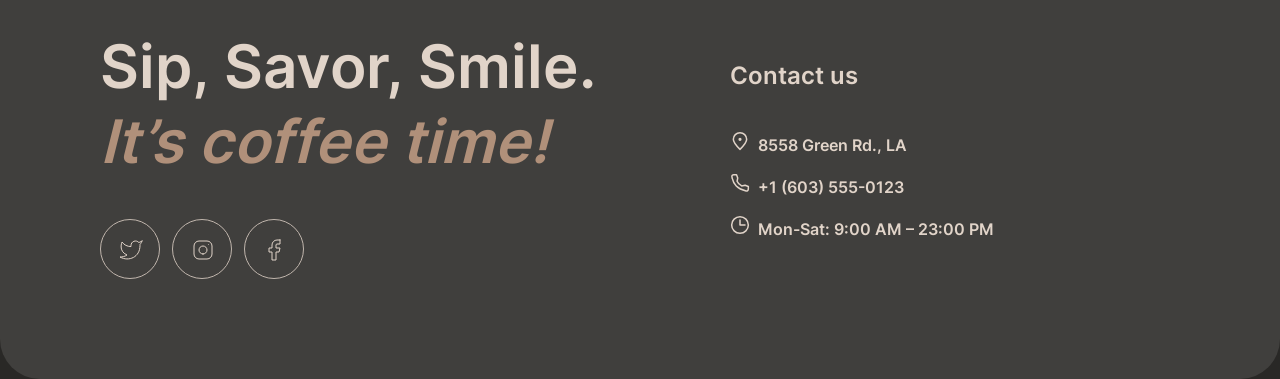
==== commit ec218cfc: "feat: add style for dark theme" ====
--- a/menu-page/index.html
+++ b/menu-page/index.html
@@ -7,7 +7,15 @@
     <link type="image/x-icon" href="../img/2203282.png" rel="shortcut icon">
     <link rel="stylesheet" href="../style.css">
 </head>
-<body>
+<body class="dark-theme">
+    <script>
+    const savedTheme = localStorage.getItem('theme');
+    const prefersDark = window.matchMedia('(prefers-color-scheme: dark)').matches;
+    
+    if (savedTheme === 'dark' || (!savedTheme && prefersDark)) {
+      document.body.classList.add('dark-theme');
+    }
+  </script>
     <div class="wrapper">
         <header class="header">
             <div class="container">
@@ -24,7 +32,7 @@
                         </ul>
                     </nav>
                     <div class="theme_container">
-                        <div class="theme">
+                        <div class="theme" id="theme-button">
                             <div id="theme_first"><img src="../img/Sun.png" alt="img"></div>
                             <div id="theme_second"></div>
                         </div>
@@ -156,5 +164,6 @@
             </div>
         </footer>
     </div>
+    <script src="../index.js"></script>
 </body>
 </html>
--- a/style.css
+++ b/style.css
@@ -22,6 +22,18 @@
   font-weight: 600;
   src: url('./fonts/inter-tight-v7-latin-600italic.woff2') format('woff2'); /* Chrome 36+, Opera 23+, Firefox 39+, Safari 12+, iOS 10+ */
 }
+
+:root {
+  --bg-color:#E1D4C9;
+  --text-color:#403F3D;
+  --bg-footer:#665F55;
+}
+.dark-theme {
+  --bg-color:#292826;
+  --text-color:#E1D4C9;
+  --bg-footer:#403F3D;
+}
+
   html {
     box-sizing: border-box;
     scroll-behavior: smooth;
@@ -30,7 +42,7 @@
     box-sizing: inherit;
   }
   body {
-    background-color: #E1D4C9;
+    background-color: var(--bg-color);
     margin: 0;
   }
   .header {
@@ -72,7 +84,7 @@
   .header__link {
     text-decoration: none;
     margin-right: 40px;
-    color: #403F3D;
+    color: var(--text-color);
     font-family: 'Inter';
     font-size: 16px;
     font-style: normal;
@@ -81,7 +93,7 @@
   }
   .menu-link {
     text-decoration: none;
-    color: #403F3D;
+    color: var(--text-color);
     font-family: 'Inter';
     font-size: 16px;
     font-style: normal;
@@ -136,6 +148,7 @@
   #theme_first {
     background-color: #B0907A;
   }
+
   .hero__content {
     max-width: 530px;
   }
@@ -176,11 +189,11 @@
     border-radius: 40px;
     width: 200px;
     padding: 20px 78px;
-    background: #E1D4C9;
+    background: var(--bg-color);
     border: none;
   }
   .button a {
-    color: #403F3D;
+    color: var(--text-color);
     font-family: 'Inter';
     font-size: 16px;
     font-style: normal;
@@ -194,7 +207,7 @@
   }
   .h2 {
     text-align: center;
-    color:  #403F3D;
+    color: var(--text-color);
     font-family: 'Inter'; 
     font-size: 60px;
     font-style: normal;
@@ -214,7 +227,7 @@
   .slider__button {
     border-radius: 100px;
     border: 1px solid #665F55;
-    background-color: #E1D4C9;
+    background-color: var(--bg-color);
     width: 60px;
     height: 60px;
     margin-top: 290px;
@@ -225,7 +238,7 @@
     max-width: 480px;
   }
   .slider__tittle {
-    color: #403F3D;
+    color: var(--text-color);
     font-family: 'Inter';
     font-size: 24px;
     font-style: normal;
@@ -235,7 +248,7 @@
     text-align: center;
   }
   .slider__text {
-    color: #403F3D;
+    color: var(--text-color);
     text-align: center;
     font-family: 'Inter';
     font-size: 16px;
@@ -244,7 +257,7 @@
     line-height: 150%; /* 24px */
   }
   .slider__price {
-    color: #403F3D;
+    color: var(--text-color);
     text-align: center;
     font-family: 'Inter' ;
     font-size: 24px;
@@ -274,7 +287,7 @@
     display: none;
   }
   .about h2 {
-    color: #403F3D;
+    color: var(--text-color);
     font-family: Inter;
     font-size: 60px;
     font-style: normal;
@@ -328,7 +341,7 @@
     margin: 0px;
   }
   .mobile-app__p {
-    color: #403F3D;
+    color: var(--text-color);
     font-family: 'Inter';
     font-size: 16px;
     font-style: normal;
@@ -343,14 +356,14 @@
     padding: 10px 20px;
     border-radius: 100px;
     border: 1px solid #665F55;
-    background-color: #E1D4C9;
+    background-color: var(--bg-color);
     margin-right: 20px;
   }
   .mobile-app__container {
     display: flex;
   }
   .mobile-app__button span {
-color: #403F3D;
+color: var(--text-color);
 font-family: 'Inter';
 font-size: 10px;
 font-style: normal;
@@ -359,7 +372,7 @@
   }
   .mobile-app__button p{
     margin: 0px 0px 10px 8px;
-    color: #403F3D;
+    color:var(--text-color);
 font-family: 'Inter';
 font-size: 16px;
 font-style: normal;
@@ -374,7 +387,7 @@
   .footer__container {
     display: flex;
     flex-wrap: wrap;
-    background-color: #665F55;
+    background-color: var(--bg-footer);
     border-radius: 40px;
     padding: 100px;
   } 
@@ -425,7 +438,7 @@
 }
 /*menu__page menu*/
 .menu-section__h1 {
-color: #403F3D;
+color: var(--text-color);
 font-family: 'Inter';
 font-size: 60px;
 font-style: normal;
@@ -449,13 +462,13 @@
   margin: 40px 0px 40px 500px;
 }
 #first {
-  background-color: #665F55;
+  background-color: var(--bg-footer);
 }
 #active{
   color: #E1D4C9;
 }
 .menu-section__buttons span {
-  color:  #403F3D;
+  color:  var(--text-color);
 font-family: 'Inter';
 font-size: 16px;
 font-style: normal;
@@ -506,7 +519,7 @@
 }
 .card__h3 {
   margin: 0px;
-  color:  #403F3D;
+  color: var(--text-color);
   font-family: 'Inter';
   font-size: 24px;
   font-style: normal;
@@ -515,7 +528,7 @@
 }
 .text {
   margin: 12px 0px 0px;
-  color: #403F3D;
+  color: var(--text-color);
   font-family: 'Inter';
   font-size: 16px;
   font-style: normal;
@@ -525,7 +538,7 @@
 }
 .price {
   margin: 0px 0px 20px;
-  color: #403F3D;
+  color: var(--text-color);
   font-family: 'Inter';
   font-size: 24px;
   font-style: normal;
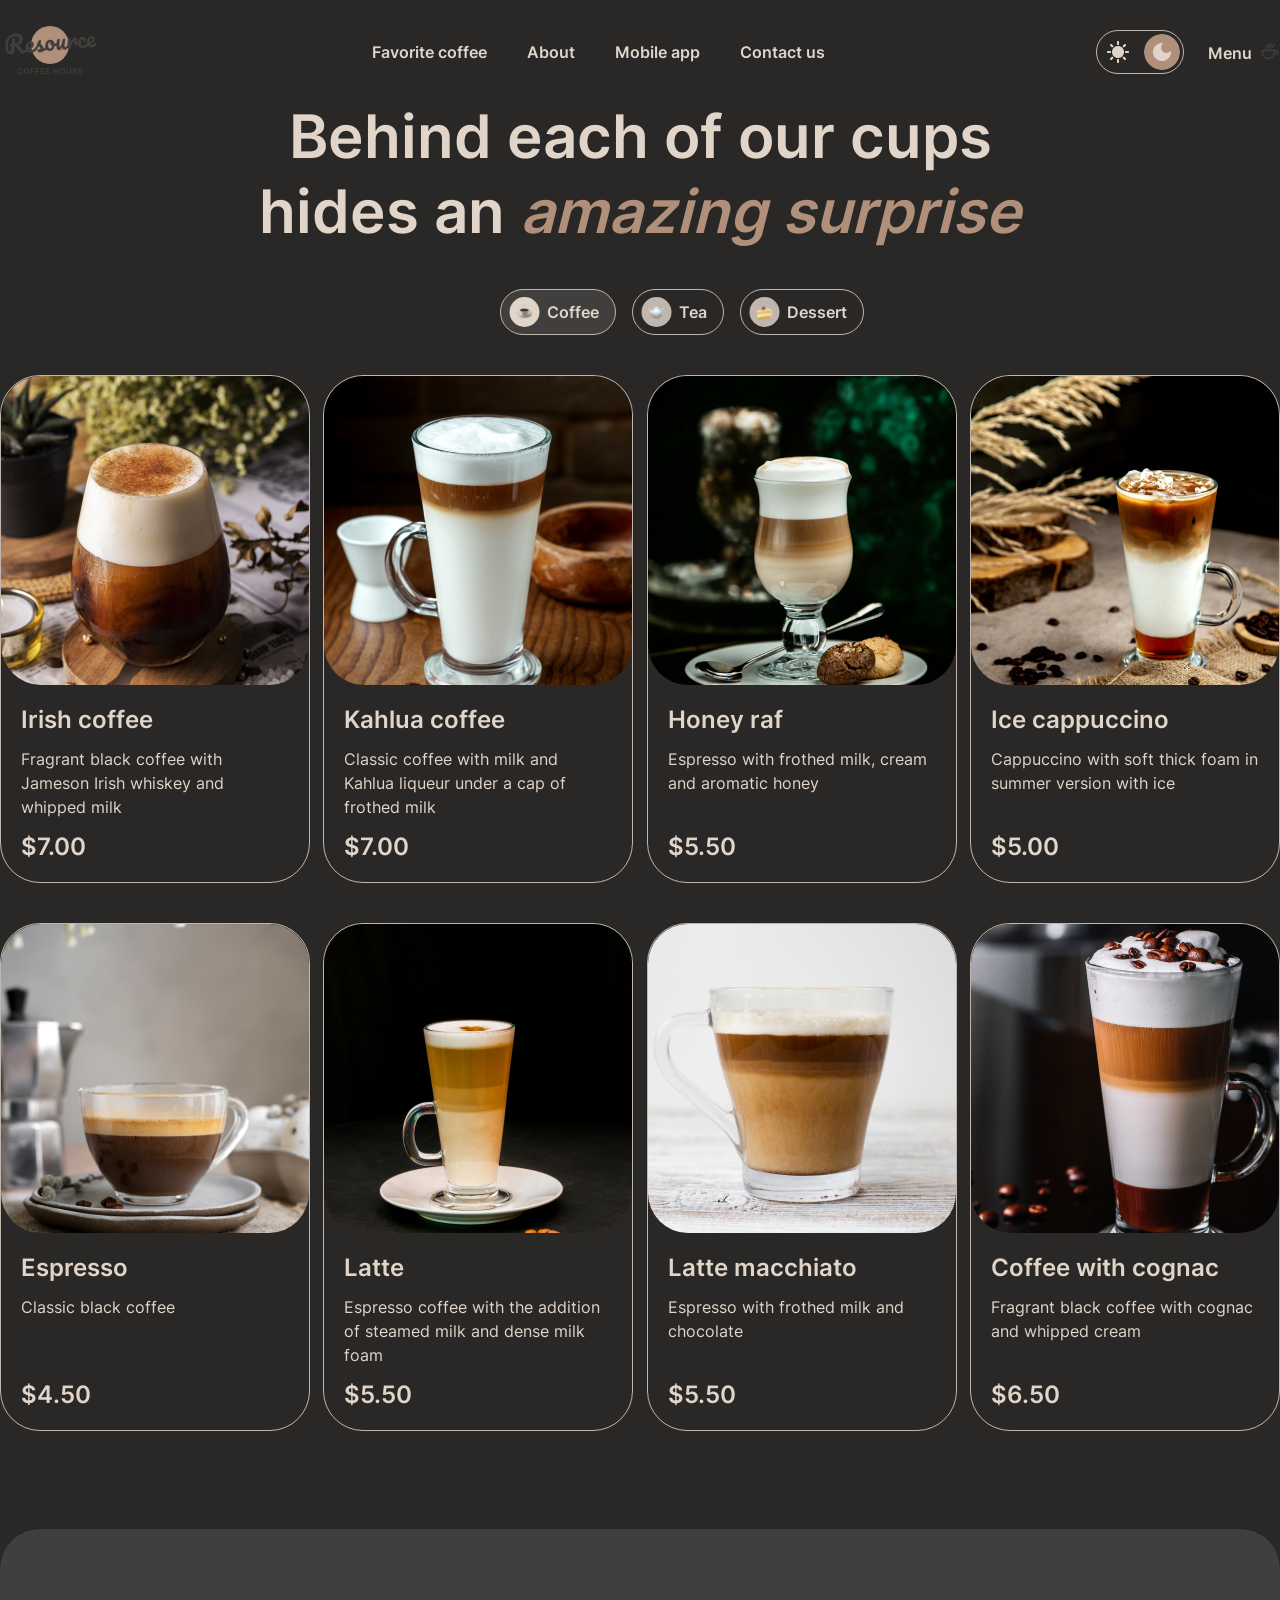
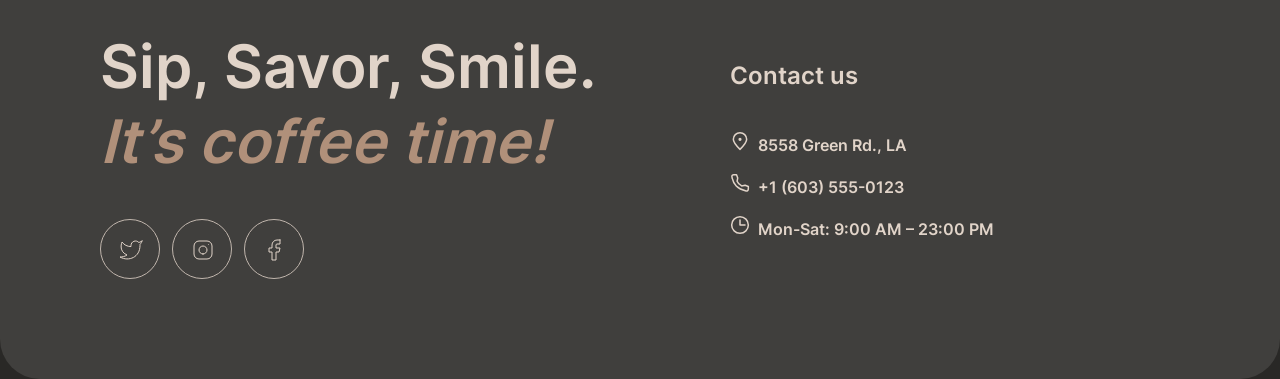
==== commit 91c1fb80: "feat: add style for dark theme" ====
--- a/menu-page/index.html
+++ b/menu-page/index.html
@@ -9,13 +9,21 @@
 </head>
 <body class="dark-theme">
     <script>
+  (function() {
     const savedTheme = localStorage.getItem('theme');
-    const prefersDark = window.matchMedia('(prefers-color-scheme: dark)').matches;
-    
-    if (savedTheme === 'dark' || (!savedTheme && prefersDark)) {
+
+    if (savedTheme === 'dark') {
       document.body.classList.add('dark-theme');
+    } else if (savedTheme === 'light') {
+      document.body.classList.remove('dark-theme');
+    } else {
+      const prefersDark = window.matchMedia('(prefers-color-scheme: dark)').matches;
+      if (prefersDark) {
+        document.body.classList.add('dark-theme');
+      }
     }
-  </script>
+  })();
+</script>
     <div class="wrapper">
         <header class="header">
             <div class="container">
--- a/style.css
+++ b/style.css
@@ -27,11 +27,16 @@
   --bg-color:#E1D4C9;
   --text-color:#403F3D;
   --bg-footer:#665F55;
+  --bg-sun: #B0907A;
+  --bgimg-moon: url(./img/Dark\ \(1\).png);
+  --bgimg-moonhover: url(./img/Dark.png);
 }
 .dark-theme {
   --bg-color:#292826;
   --text-color:#E1D4C9;
   --bg-footer:#403F3D;
+  --bg-sun:#292826;
+  --bgimg-moon: url(./img/Dark\ \(2\).png);
 }
 
   html {
@@ -123,11 +128,11 @@
     padding: 3px;
   }
   #theme_second {
-      background-image: url(./img/Dark\ \(1\).png);
+      background-image: var(--bgimg-moon);
       
   }
   #theme_second:hover {
-      background-image: url(./img/Dark.png);
+      background-image: var(--bgimg-moonhover);
       
   }
   .theme div {
@@ -146,7 +151,7 @@
     align-items: center;
   }
   #theme_first {
-    background-color: #B0907A;
+    background-color: var(--bg-sun);
   }
 
   .hero__content {
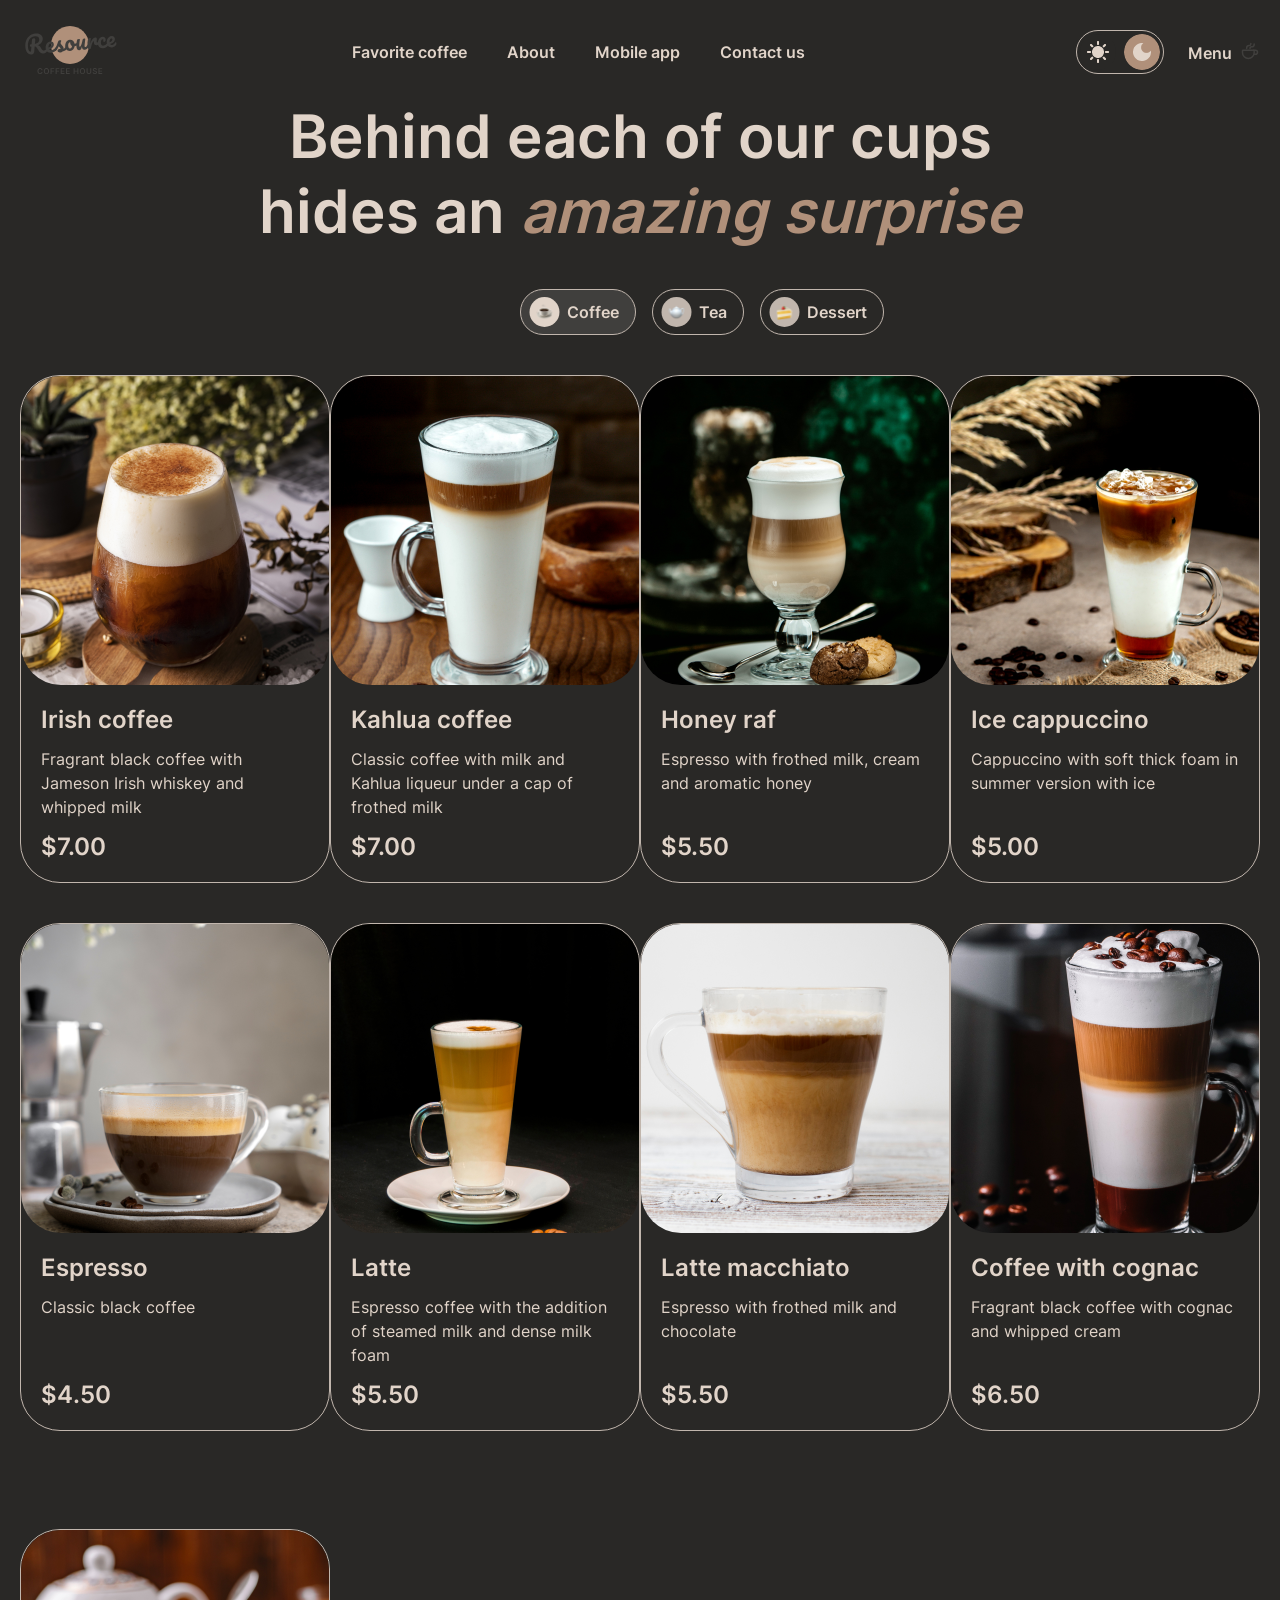
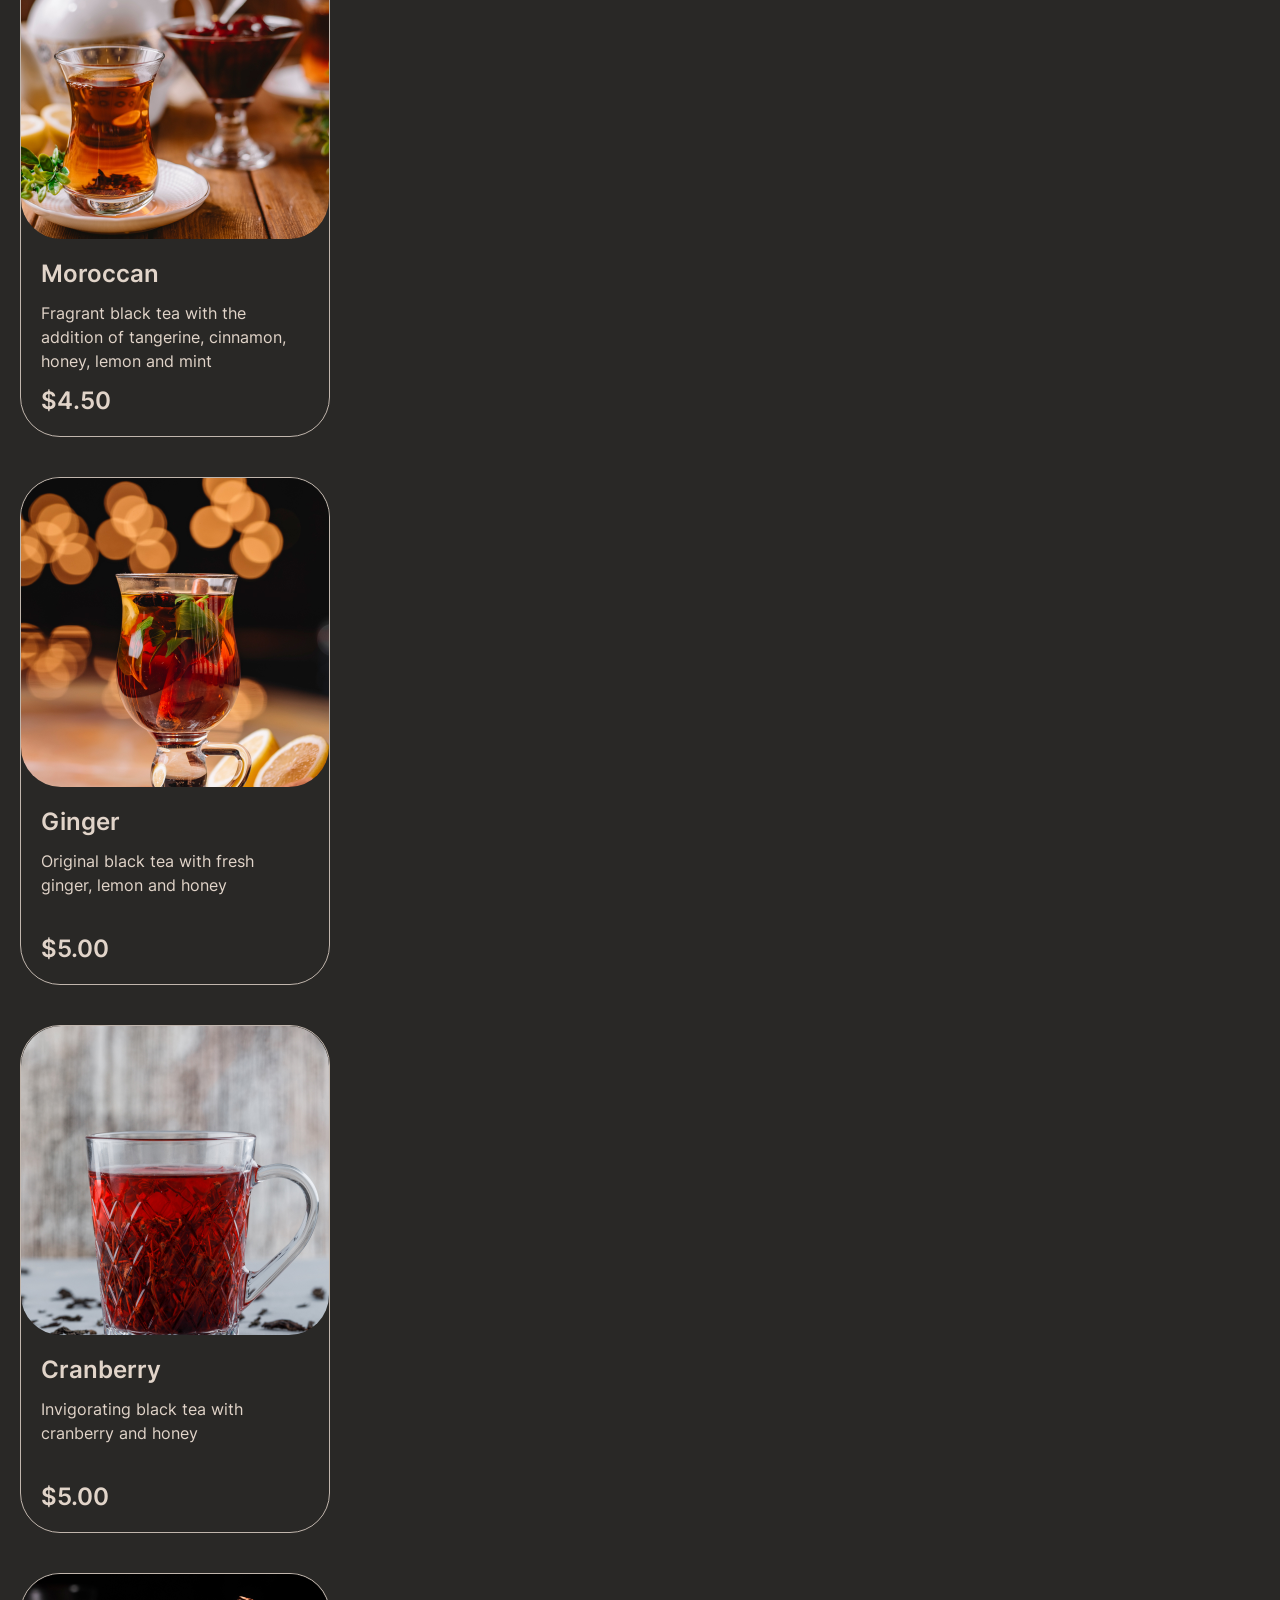
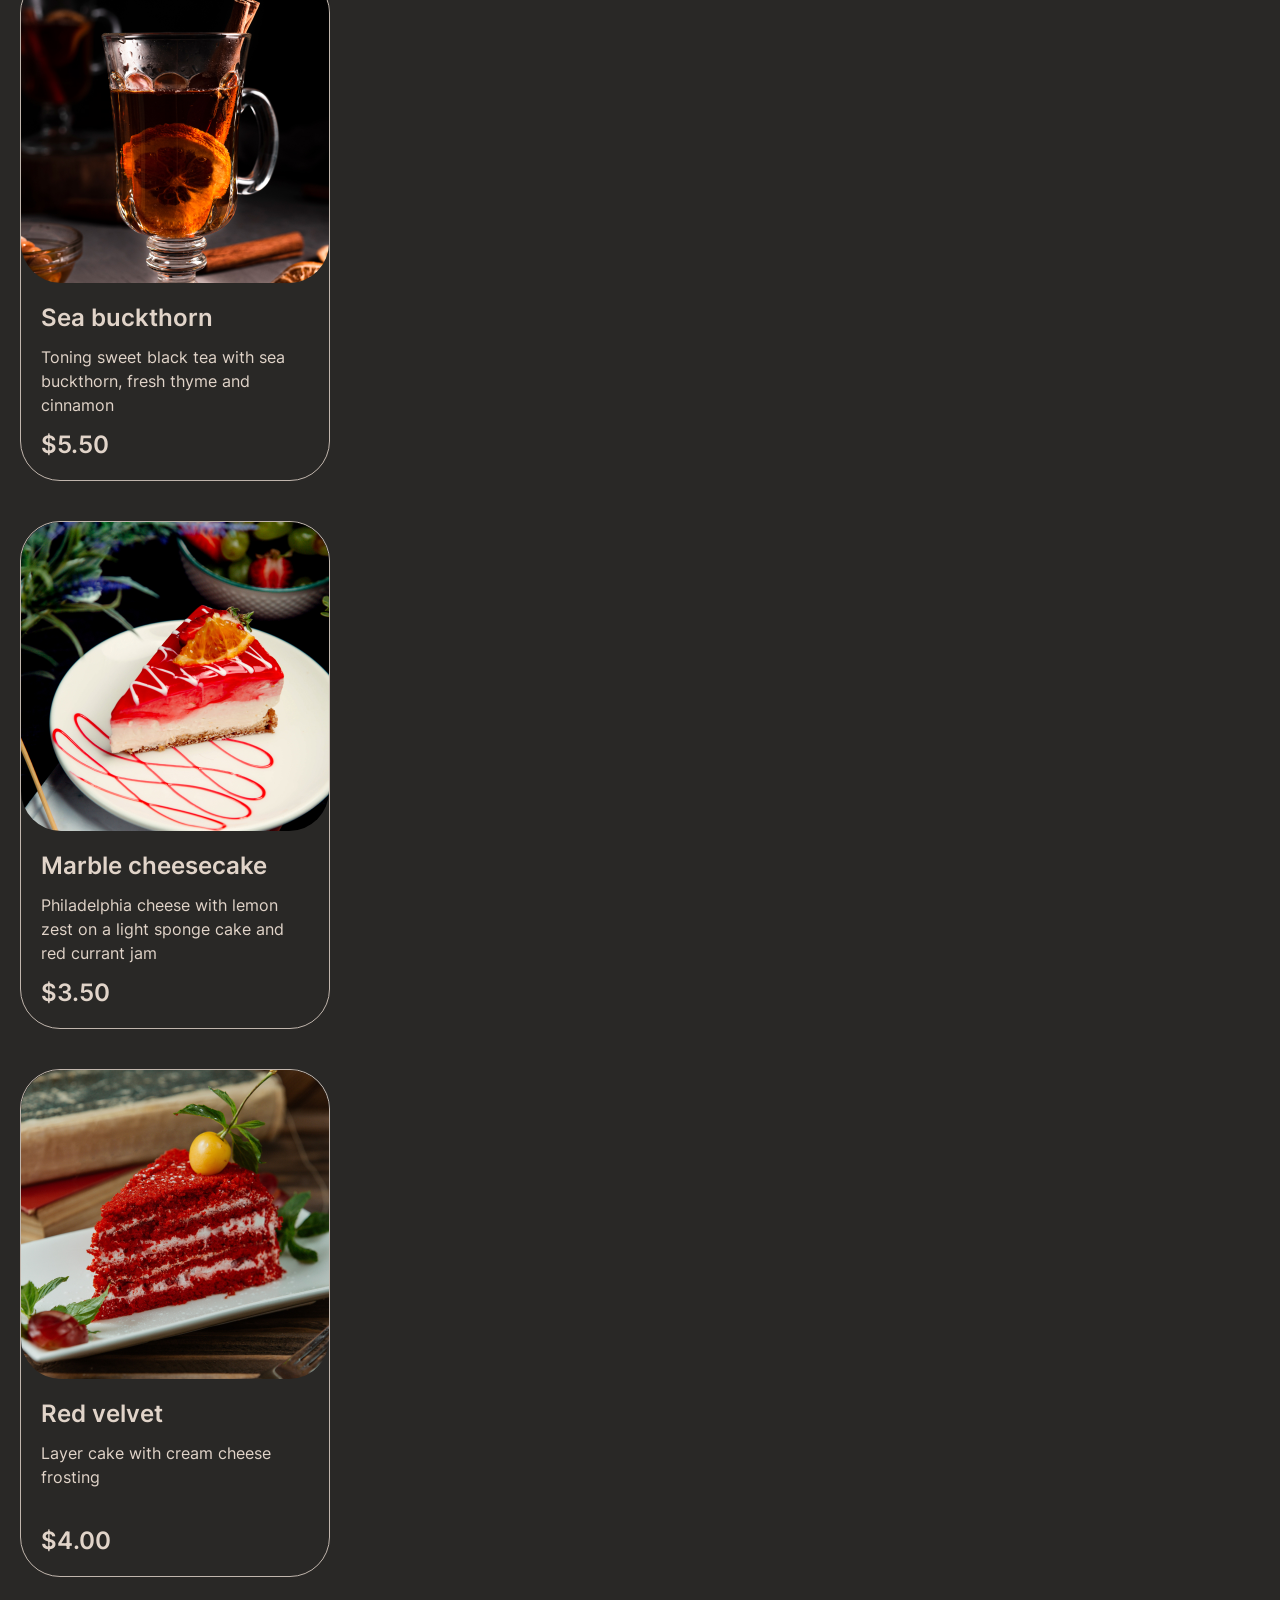
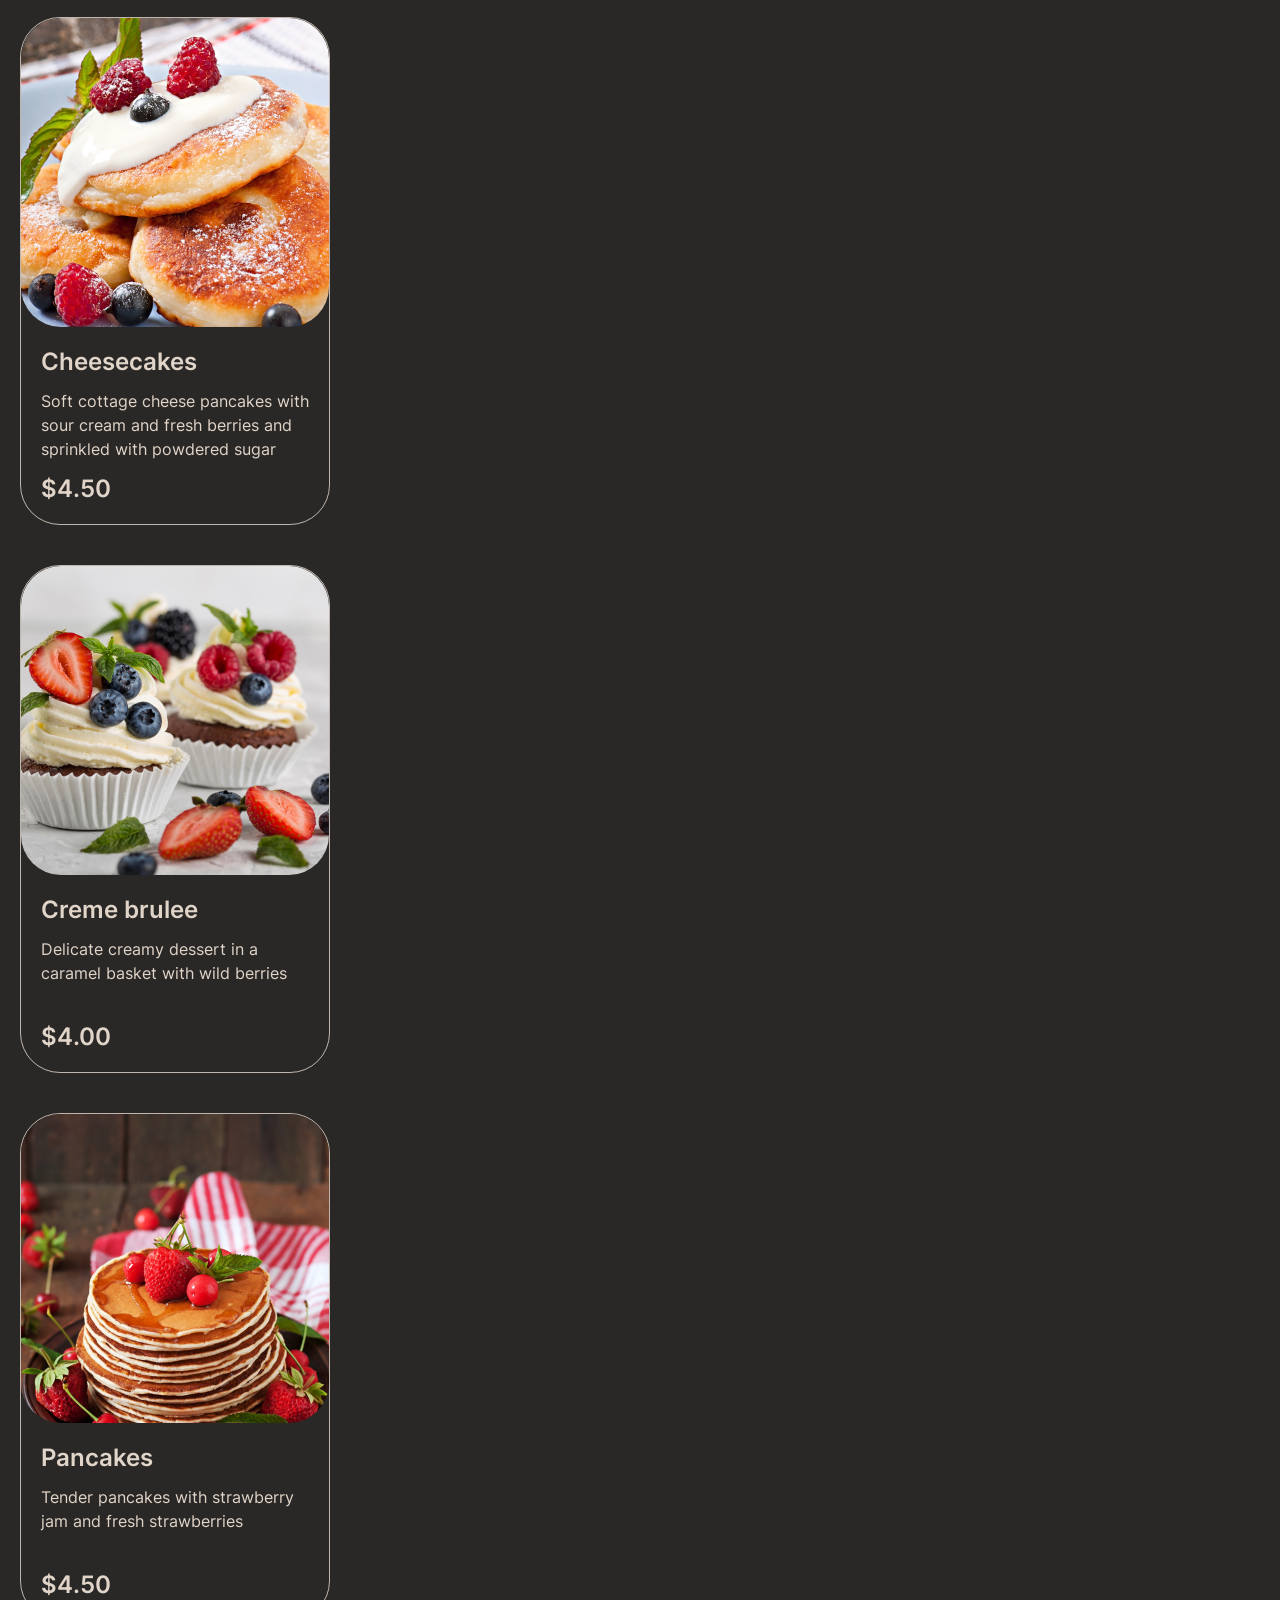
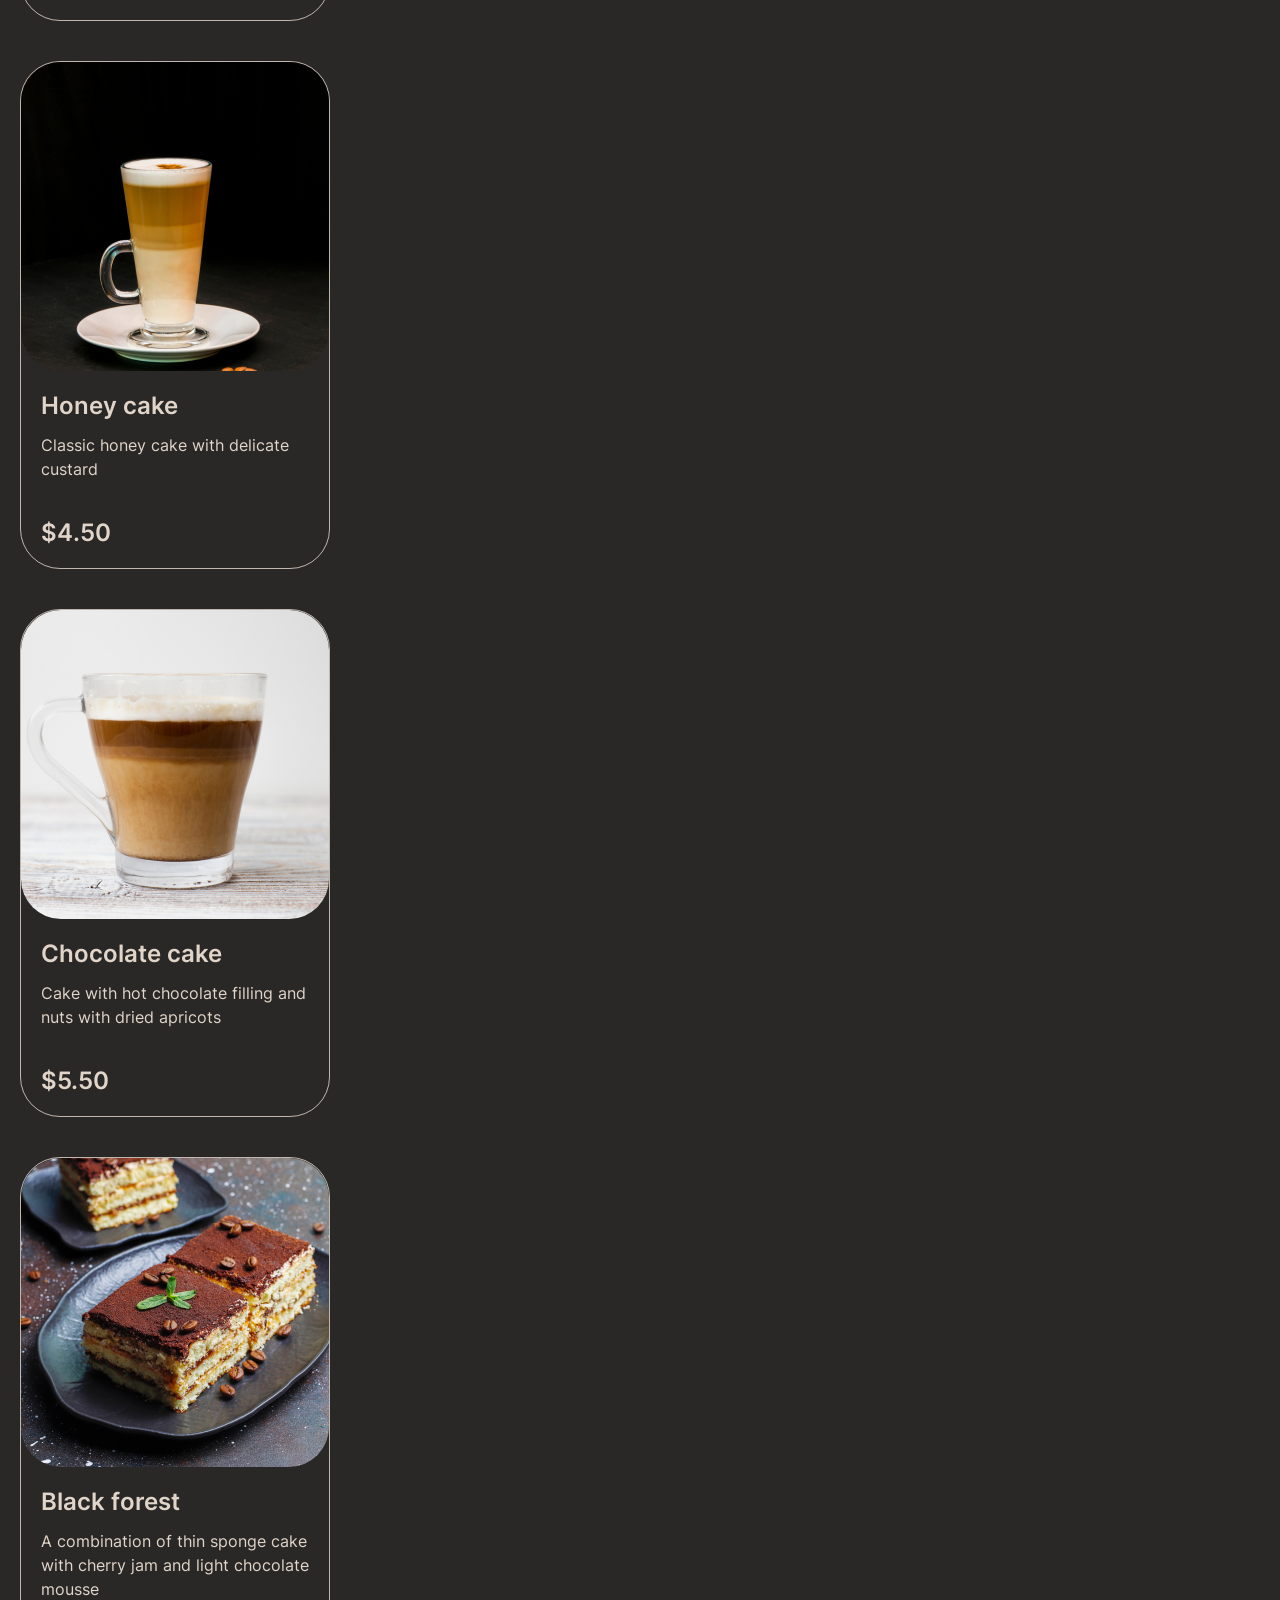
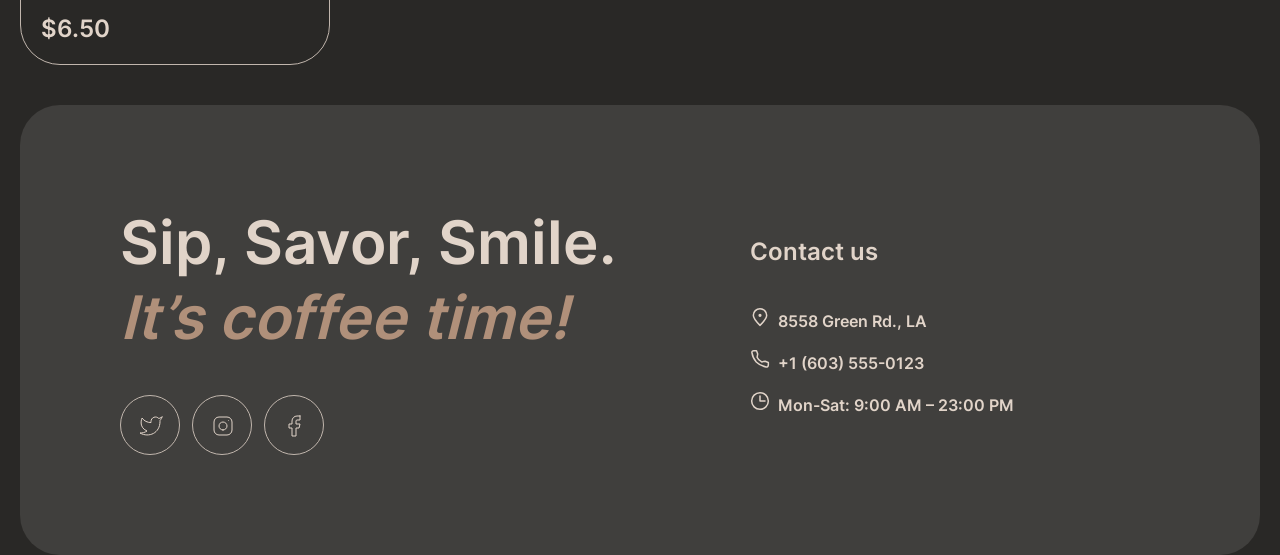
==== commit e510a180: "feat: add section tea and desserts" ====
--- a/menu-page/index.html
+++ b/menu-page/index.html
@@ -143,6 +143,130 @@
                         </div>
                     </div>
                 </div>
+                <div class="menu-section__tea">
+                    <div class="menu-section__card">
+                        <div class="card__img">
+                            <img src="../img/tea-1 (1).png" alt="img">
+                        </div>
+                        <div>
+                            <h3 class="card__h3">Moroccan</h3>
+                            <p class="text">Fragrant black tea with the addition of tangerine, cinnamon, honey, lemon and mint</p>
+                            <p class="price">$4.50</p>
+                        </div>
+                    </div>
+                    <div class="menu-section__card">
+                        <div class="card__img">
+                            <img src="../img/tea-2.png" alt="img">
+                        </div>
+                        <div>
+                            <h3 class="card__h3">Ginger</h3>
+                            <p class="text">Original black tea with fresh ginger, lemon and honey</p>
+                            <p class="price">$5.00</p>
+                        </div>
+                    </div>
+                    <div class="menu-section__card">
+                        <div class="card__img">
+                            <img src="../img/tea-3.png" alt="img">
+                        </div>
+                        <div>
+                            <h3 class="card__h3">Cranberry</h3>
+                            <p class="text">Invigorating black tea with cranberry and honey</p>
+                            <p class="price">$5.00</p>
+                        </div>
+                    </div>
+                    <div class="menu-section__card">
+                        <div class="card__img">
+                            <img src="../img/tea-4.png" alt="img">
+                        </div>
+                        <div>
+                            <h3 class="card__h3">Sea buckthorn</h3>
+                            <p class="text">Toning sweet black tea with sea buckthorn, fresh thyme and cinnamon</p>
+                            <p class="price">$5.50</p>
+                        </div>
+                    </div>
+                </div>
+                <div class="menu-section__dessert">
+                    <div class="menu-section__card">
+                        <div class="card__img">
+                            <img src="../img/dessert-1.png" alt="img">
+                        </div>
+                        <div>
+                            <h3 class="card__h3">Marble cheesecake</h3>
+                            <p class="text">Philadelphia cheese with lemon zest on a light sponge cake and red currant jam</p>
+                            <p class="price">$3.50</p>
+                        </div>
+                    </div>
+                    <div class="menu-section__card">
+                        <div class="card__img">
+                            <img src="../img/dessert-2.png" alt="img">
+                        </div>
+                        <div>
+                            <h3 class="card__h3">Red velvet</h3>
+                            <p class="text">Layer cake with cream cheese frosting</p>
+                            <p class="price">$4.00</p>
+                        </div>
+                    </div>
+                    <div class="menu-section__card">
+                        <div class="card__img">
+                            <img src="../img/dessert-3.png" alt="img">
+                        </div>
+                        <div>
+                            <h3 class="card__h3">Cheesecakes</h3>
+                            <p class="text">Soft cottage cheese pancakes with sour cream and fresh berries and sprinkled with powdered sugar</p>
+                            <p class="price">$4.50</p>
+                        </div>
+                    </div>
+                    <div class="menu-section__card">
+                        <div class="card__img">
+                            <img src="../img/dessert-4.png" alt="img">
+                        </div>
+                        <div>
+                            <h3 class="card__h3">Creme brulee</h3>
+                            <p class="text">Delicate creamy dessert in a caramel basket with wild berries</p>
+                            <p class="price">$4.00</p>
+                        </div>
+                    </div>
+                    <div class="card menu-section__card">
+                        <div class="card__img">
+                            <img src="../img/dessert-5.png" alt="img">
+                        </div>
+                        <div>
+                            <h3 class="card__h3">Pancakes</h3>
+                            <p class="text">Tender pancakes with strawberry jam and fresh strawberries</p>
+                            <p class="price">$4.50</p>
+                        </div>
+                    </div>
+                    <div class="card menu-section__card">
+                        <div class="card__img">
+                            <img src="../img/coffee-6.png" alt="img">
+                        </div>
+                        <div>
+                            <h3 class="card__h3">Honey cake</h3>
+                            <p class="text">Classic honey cake with delicate custard</p>
+                            <p class="price">$4.50</p>
+                        </div>
+                    </div>
+                    <div class="card menu-section__card">
+                        <div class="card__img">
+                            <img src="../img/coffee-7.png" alt="img">
+                        </div>
+                        <div>
+                            <h3 class="card__h3">Chocolate cake</h3>
+                            <p class="text">Cake with hot chocolate filling and nuts with dried apricots</p>
+                            <p class="price">$5.50</p>
+                        </div>
+                    </div>
+                    <div class="card menu-section__card">
+                        <div class="card__img">
+                            <img src="../img/dessert-8.png" alt="img">
+                        </div>
+                        <div>
+                            <h3 class="card__h3">Black forest</h3>
+                            <p class="text">A combination of thin sponge cake with cherry jam and light chocolate mousse</p>
+                            <p class="price">$6.50</p>
+                        </div>
+                    </div>
+                </div>
             </div>
         </section>
         <footer class="footer" id="footer">
--- a/style.css
+++ b/style.css
@@ -50,12 +50,16 @@
     background-color: var(--bg-color);
     margin: 0;
   }
+  body.no-scroll {
+    overflow: hidden;
+}
   .header {
     margin: 20px 0px;
   }
   .container {
     max-width: 1360px;
     margin: 0 auto;
+     padding: 0 20px;
   }
   .header__content {
     display: flex;
@@ -68,17 +72,37 @@
   height: 44px;
   border-radius: 100px;
   border: 1px solid #665F55;
-  padding-top: 8px;
-  padding-left: 3px;
+  background: transparent;
+  cursor: pointer;
+  padding: 0;
+  flex-direction: column;
+  justify-content: center;
+  align-items: center;
+  z-index: 100;
+  transition: border-color 0.3s ease;
 }
 .burger__line {
   width: 16px;
   height: 1.5px;
   background-color:  #403F3D;
-  margin: 8px;
-}
+  margin: 3px 0;
+  transition: transform 0.3s ease, opacity 0.3s ease;
+  transform-origin: center;
+}
+.burger.active .burger__line:nth-child(1) {
+    transform: translateY(4px) rotate(45deg);
+}
+.burger.active .burger__line:nth-child(2) {
+    transform: translateY(-4px) rotate(-45deg);
+}
+.header__nav.is-open {
+    display: flex;
+    
+  }
    .header__nav-list {
     display: flex;
+    margin: 0;
+    padding: 0;
   }
   .header__item {
     list-style-type: none;
@@ -206,7 +230,16 @@
     line-height: 150%; /* 24px */
     text-decoration: none;
   }
+
+
   /*section favorite-coffee*/
+  .coffeecontainer {
+    max-width: 1440px;
+    margin: 0 auto;
+    padding: 0 40px;
+    box-sizing: border-box;
+    text-align: center;
+  }
   .favorite-coffee {
     padding-top: 100px;
   }
@@ -239,9 +272,31 @@
     margin-left: 3px;
     margin-right: 3px;
   }
+  .slider__button:hover {
+    background-color: #665F55;
+}
+
   .slider__content {
-    max-width: 480px;
-  }
+    min-width: 100%; /* Каждый слайд занимает ровно 100% ширины окна */
+    box-sizing: border-box;
+    padding: 10px;
+}
+
+.slider__content img {
+    max-width: 100%;
+    height: auto;
+}
+  .slider__window {
+    width: 100%;
+    max-width: 480px; /* Ширина одного слайда на десктопе */
+    overflow: hidden;
+}
+/* Лента слайдов, которая смещается по оси X */
+.slider__track {
+    display: flex;
+    transition: transform 0.5s ease-in-out; /* Плавная анимация */
+    width: 100%;
+}
   .slider__tittle {
     color: var(--text-color);
     font-family: 'Inter';
@@ -284,7 +339,7 @@
     background: #C1B6AD;
     margin-right: 12px;
   }
-  .controls div:first-child {
+  .control__line.active  {
     background: #665F55;
   }
   /*section about*/
@@ -562,7 +617,9 @@
     margin: 0;
   }
     .burger {
-    display: block;
+    display: flex;
+    align-items: center;
+    z-index: 10;
   }
 .header__nav {
   display: none;
@@ -577,9 +634,13 @@
   .hero__img {
     padding: 100px 60px;
   }
+      .slider__window {
+        max-width: 400px;
+    }
 .about__content {
   flex-wrap: wrap;
 }
+
 #image1 {
   display: none;
 }
@@ -690,9 +751,16 @@
   .about span {
     font-size: 32px;
   }
-  .slider__content {
-    max-width: 348px;
-  }
+    .slider__button {
+        width: 35px;
+        height: 35px;
+    }
+    .slider__window {
+        max-width: 260px; /* Уменьшаем окно под маленькие экраны */
+    }
+    .control__line {
+        width: 30px; /* Чуть короче полоски */
+    }
   .slider__content img {
     max-width: 100%;
   }
@@ -700,9 +768,6 @@
     display: flex;
     justify-content: center;
   }
-.slider__button {
-  display: none;
-}
 .about__image img{
   max-width: 100%;
 }
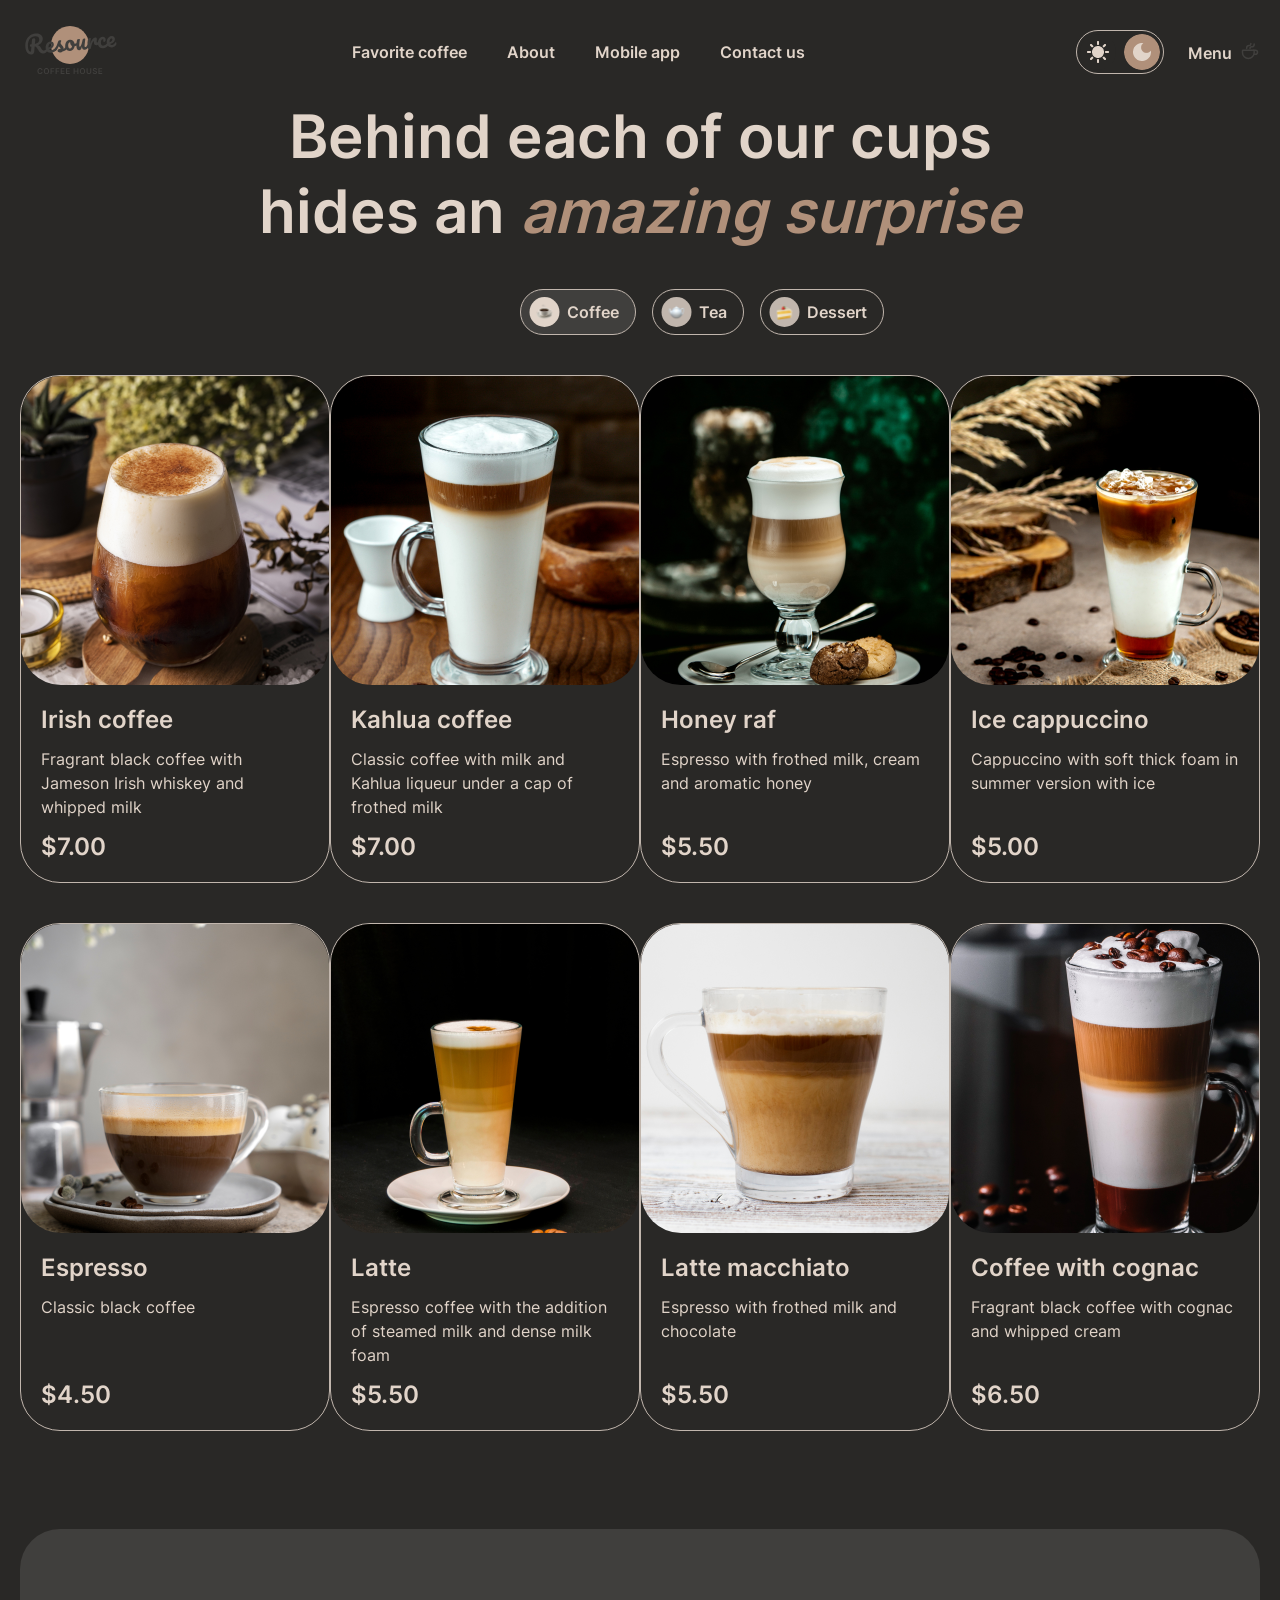
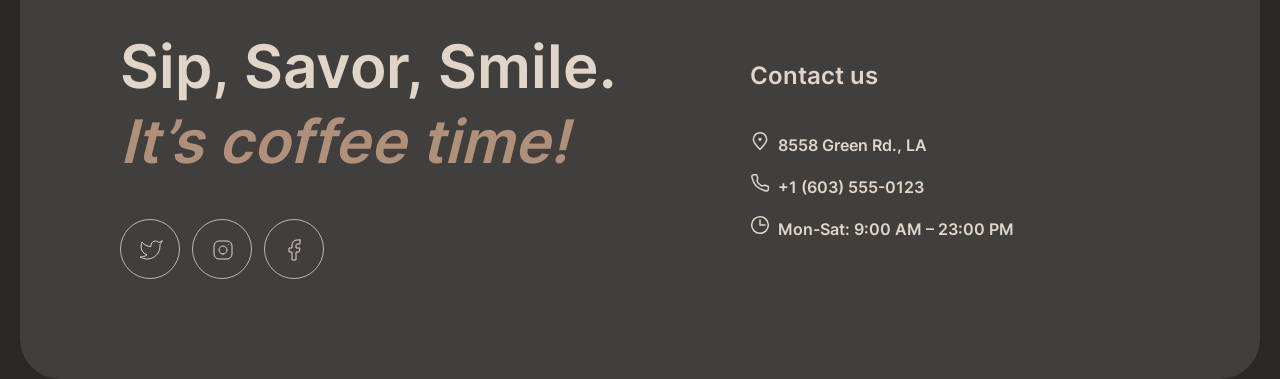
==== commit 989b6559: "feat: add style for card" ====
--- a/menu-page/index.html
+++ b/menu-page/index.html
@@ -267,6 +267,11 @@
                         </div>
                     </div>
                 </div>
+                <div class="arrow">
+                    <div class="arrow-div" id="arrow">
+                        <img src="../img/refresh.svg" alt="img">
+                    </div>
+                </div>
             </div>
         </section>
         <footer class="footer" id="footer">
--- a/style.css
+++ b/style.css
@@ -552,6 +552,24 @@
   justify-content: space-between;
   margin-bottom: 58px;
 }
+.menu-section__tea {
+  display: none;
+  flex-wrap: wrap;
+  justify-content: space-between;
+  margin-bottom: 58px;
+}
+.menu-section__dessert {
+  display: none;
+  flex-wrap: wrap;
+  justify-content: space-between;
+  margin-bottom: 58px;
+}
+.display-none {
+  display: none;
+}
+.display-flex {
+  display: flex;
+}
 .menu-section__card {
   width: 310px;
   border-radius: 40px;
@@ -605,6 +623,12 @@
   font-weight: 600;
   line-height: 125%; /* 30px */
 }
+.arrow {
+  display: none;
+}
+
+
+
 /*media screen*/
 /*tablet*/
 .wrapper {
@@ -708,6 +732,30 @@
   justify-content: space-between;
   padding-left: 14px;
   padding-right: 14px;margin-bottom: 0;
+}
+.menu-section__tea {
+  justify-content: space-between;
+  padding-left: 14px;
+  padding-right: 14px;margin-bottom: 0;
+}
+.menu-section__dessert {
+  justify-content: space-between;
+  padding-left: 14px;
+  padding-right: 14px;margin-bottom: 0;
+}
+.arrow {
+  display: flex;
+  justify-content: center;
+  align-items: center;
+}
+.arrow-div {
+  display: flex;
+  justify-content: center;
+  align-items: center;
+  width: 60px;
+  height: 60px;
+  border-radius: 100px;
+  border: 1px solid #665F55;
 }
 }
 
